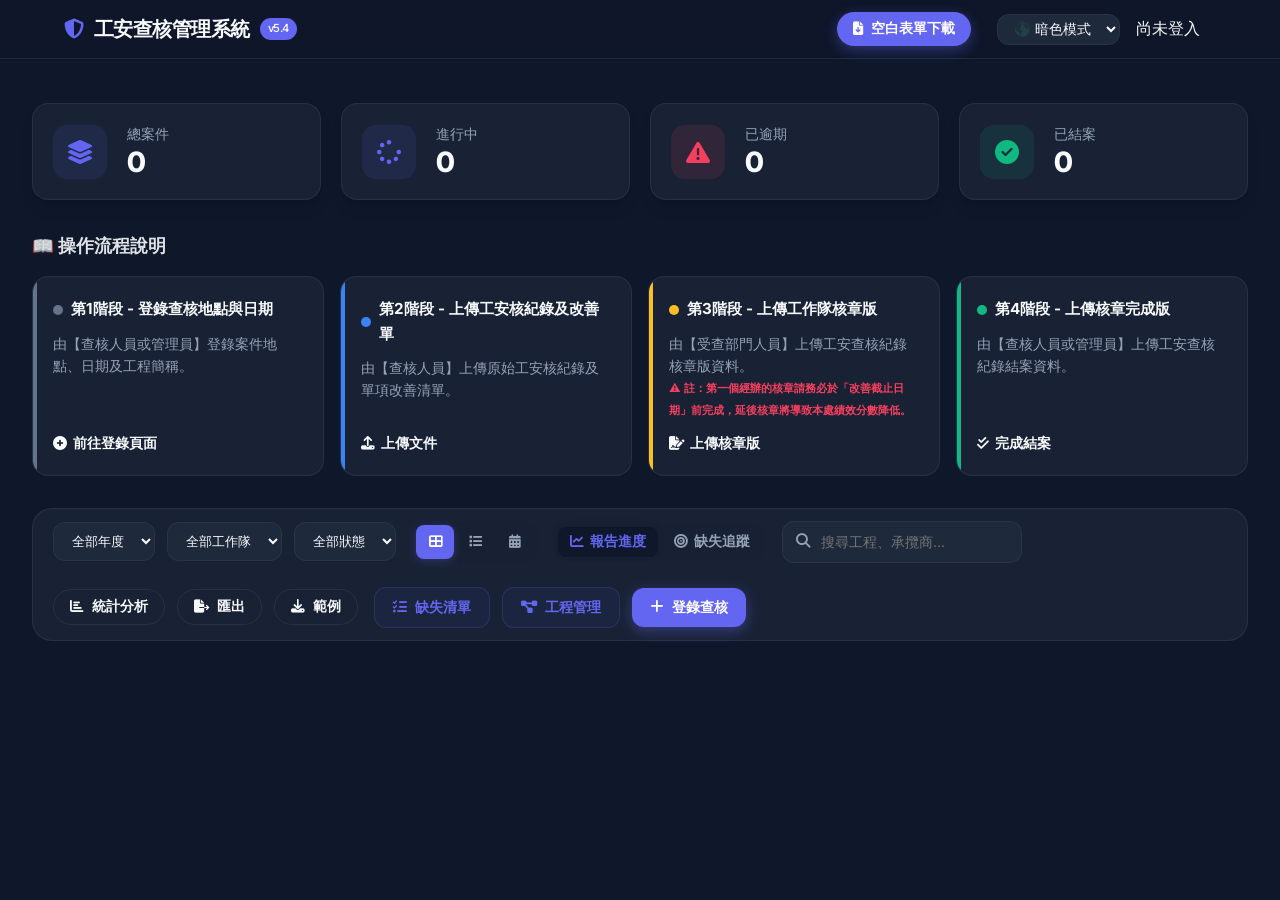
==== index.html @ 334b44e0 "feat: 10th system optimization - dynamic members, dept list, and bug fixes" ====
<!DOCTYPE html>
<html lang="zh-Hant">
<head>
    <meta charset="UTF-8">
    <meta name="viewport" content="width=device-width, initial-scale=1.0">
    <title>工安查核管理系統 v5.4 (GitHub Pages)</title>
    <!-- Google Fonts -->
    <link href="https://fonts.googleapis.com/css2?family=Inter:wght@400;500;600&display=swap" rel="stylesheet">
    <link rel="stylesheet" href="css/style.css">
    <!-- Google Identity Services -->
    <script src="https://accounts.google.com/gsi/client" async defer></script>
    <!-- 引入 FontAwesome 圖標 -->
    <link rel="stylesheet" href="https://cdnjs.cloudflare.com/ajax/libs/font-awesome/6.4.0/css/all.min.css">
</head>
<body>
    <header class="top-nav">
        <div class="logo"><i class="fas fa-shield-alt"></i> 工安查核管理系統 <span>v5.4</span></div>
        <div class="nav-actions">
            <!-- 主題切換 -->
            <button class="btn btn-primary btn-round" style="margin-right: 10px;" onclick="app.openBlankFormsModal()"><i class="fas fa-file-download"></i> 空白表單下載</button>
            <select id="themeSelector" class="theme-selector" onchange="app.setTheme(this.value)">
                <option value="dark">🌑 暗色模式</option>
                <option value="light">☀️ 亮色模式</option>
                <option value="indigo">🔮 靛藍主題</option>
            </select>
            <span id="userNameDisplay">尚未登入</span>
            <div id="googleLoginBtn"></div>
            <button id="btnDeptList" class="btn btn-outline btn-round hidden" style="margin-right:8px;" onclick="app.renderDeptMembersView()"><i class="fas fa-id-badge"></i> 部門人員管理</button>
            <button id="logoutBtn" class="btn btn-outline hidden" onclick="app.logout()">登出</button>
        </div>
    </header>

    <div class="main-container">
        <!-- 1. 儀表板 stats -->
        <section class="dashboard">
            <div class="stat-card" data-filter="all" onclick="app.setQuickFilter('all')">
                <div class="stat-icon"><i class="fas fa-layer-group"></i></div>
                <div class="stat-info">
                    <div class="title">總案件</div>
                    <div class="value" id="stat-total">0</div>
                </div>
            </div>
            <div class="stat-card" data-filter="active" onclick="app.setQuickFilter('active')">
                <div class="stat-icon"><i class="fas fa-spinner"></i></div>
                <div class="stat-info">
                    <div class="title">進行中</div>
                    <div class="value" id="stat-active">0</div>
                </div>
            </div>
            <div class="stat-card warning" data-filter="overdue" onclick="app.setQuickFilter('overdue')">
                <div class="stat-icon"><i class="fas fa-exclamation-triangle"></i></div>
                <div class="stat-info">
                    <div class="title">已逾期</div>
                    <div class="value" id="stat-overdue">0</div>
                </div>
            </div>
            <div class="stat-card success" data-filter="closed" onclick="app.setQuickFilter('closed')">
                <div class="stat-icon"><i class="fas fa-check-circle"></i></div>
                <div class="stat-info">
                    <div class="title">已結案</div>
                    <div class="value" id="stat-closed">0</div>
                </div>
            </div>
        </section>

        <!-- 2. 操作流程說明 (參考圖樣式) -->
        <section class="workflow-section">
            <h3>📖 操作流程說明</h3>
            
            <!-- 檔案路徑參考區塊 (SafetyUploader 及 Admin 顯示) -->
            <div id="pathReferenceSection" style="margin-bottom: 20px; display: none;">
                <h4 style="margin:0 0 10px 0; font-size: 0.95rem; color:var(--primary);"><i class="fas fa-folder-open"></i> 檔案提取路徑</h4>
                <div class="path-box">
                    <span><b>S2 空白表單:</b> <span id="pathS2">\\10.64.200.21\d602\部門資料夾\d60269 工業安全衛生組\開放區\8 工安查核(表)</span></span>
                    <button class="btn btn-outline btn-round" style="padding:4px 10px; font-size:0.75rem;" onclick="app.copyToClipboard('pathS2')"><i class="fas fa-copy"></i> 複製</button>
                </div>
                <div class="path-box">
                    <span><b>S3, S4 結案報告:</b> <span id="pathS3">\\10.64.200.21\d602\部門資料夾\d60269 工業安全衛生組\部門共用區\0.工安組線上公文查詢系統\115年\115年度--工安查核紀錄</span></span>
                    <button class="btn btn-outline btn-round" style="padding:4px 10px; font-size:0.75rem;" onclick="app.copyToClipboard('pathS3')"><i class="fas fa-copy"></i> 複製</button>
                </div>
            </div>

            <div class="workflow-container">
                <div class="flow-item step1">
                    <div class="flow-header"><div class="dot"></div> 第1階段 - 登錄查核地點與日期</div>
                    <div class="flow-content">由【查核人員或管理員】登錄案件地點、日期及工程簡稱。</div>
                    <div class="flow-footer" onclick="app.openNewCaseModal()"><i class="fas fa-plus-circle"></i> 前往登錄頁面</div>
                </div>
                <div class="flow-item step2">
                    <div class="flow-header"><div class="dot"></div> 第2階段 - 上傳工安核紀錄及改善單</div>
                    <div class="flow-content">由【查核人員】上傳原始工安核紀錄及單項改善清單。</div>
                    <div class="flow-footer"><i class="fas fa-upload"></i> 上傳文件</div>
                </div>
                <div class="flow-item step3">
                    <div class="flow-header"><div class="dot"></div> 第3階段 - 上傳工作隊核章版</div>
                    <div class="flow-content">
                        由【受查部門人員】上傳工安查核紀錄核章版資料。<br>
                        <small style="color:var(--warning); font-weight:600;">⚠️ 註：第一個經辦的核章請務必於「改善截止日期」前完成，延後核章將導致本處績效分數降低。</small>
                    </div>
                    <div class="flow-footer"><i class="fas fa-file-signature"></i> 上傳核章版</div>
                </div>
                <div class="flow-item step4">
                    <div class="flow-header"><div class="dot"></div> 第4階段 - 上傳核章完成版</div>
                    <div class="flow-content">由【查核人員或管理員】上傳工安查核紀錄結案資料。</div>
                    <div class="flow-footer"><i class="fas fa-check-double"></i> 完成結案</div>
                </div>
            </div>
        </section>

        <!-- 2.5 經辦人員專用統計區 (隱藏預設，僅角色符合時顯示) -->

        <section id="deptStatsSection" class="hidden" style="margin-bottom: 32px;">
            <div style="display:grid; grid-template-columns: 1fr 1fr; gap:20px;">
                <div class="stat-card" style="flex-direction:column; align-items:flex-start; height:auto; gap:10px;">
                    <div style="font-weight:800; color:var(--primary);"><i class="fas fa-search-location"></i> 工程統計 (查核與缺失次數)</div>
                    <div id="projectStatsTable" style="width:100%; font-size:0.85rem; max-height:300px; overflow-y:auto;"></div>
                </div>
                <div class="stat-card" style="flex-direction:column; align-items:flex-start; height:auto; gap:10px;">
                    <div style="font-weight:800; color:var(--success);"><i class="fas fa-history"></i> 近期結案進度 (查核日 vs 結案日)</div>
                    <div id="caseDatesTable" style="width:100%; font-size:0.85rem; max-height:300px; overflow-y:auto;"></div>
                </div>
            </div>
        </section>

        <!-- 3. 控制區塊：篩選與視圖切換 -->
        <section class="toolbar">
            <div class="toolbar-left">
                <div class="filter-group">
                    <select id="filterYear" onchange="app.renderView(); app.updateStats();">
                        <option value="">全部年度</option>
                    </select>
                    <select id="filterDepartment" onchange="app.renderView(); app.updateStats();">
                        <option value="">全部工作隊</option>
                    </select>
                    <select id="filterStatus" onchange="app.renderView(); app.updateStats();">
                        <option value="">全部狀態</option>
                        <option value="第1階段-已登錄">第1階段</option>
                        <option value="第2階段-改善單已上傳">第2階段</option>
                        <option value="第3階段-工作隊版已處理">第3階段</option>
                        <option value="第4階段-已結案">第4階段</option>
                    </select>
                </div>
                <div class="view-switch-wrapper">
                    <div class="view-switch">
                        <button id="viewGridBtn" class="switch-btn active" onclick="app.toggleViewMode('grid')" title="網格視圖"><i class="fas fa-th-large"></i></button>
                        <button id="viewListBtn" class="switch-btn" onclick="app.toggleViewMode('list')" title="列表視圖"><i class="fas fa-list"></i></button>
                        <button id="viewCalBtn" class="switch-btn" onclick="app.toggleViewMode('calendar')" title="日曆視圖"><i class="fas fa-calendar-alt"></i></button>
                    </div>
                </div>
                <!-- 系統模式切換 -->
                <div class="mode-switch-wrapper">
                    <div class="mode-switch">
                        <button id="modeReportBtn" class="mode-btn active" onclick="app.setSystemMode('progress')"><i class="fas fa-chart-line"></i> 報告進度</button>
                        <button id="modeDefBtn" class="mode-btn" onclick="app.setSystemMode('tracking')"><i class="fas fa-bullseye"></i> 缺失追蹤</button>
                    </div>
                </div>
                <div class="search-wrapper">
                    <i class="fas fa-search"></i>
                    <input type="text" id="keywordSearch" placeholder="搜尋工程、承攬商..." oninput="app.renderView()">
                </div>
            </div>
            <div class="toolbar-right">
                <div class="utility-group">
                    <button class="btn btn-outline btn-round" onclick="app.openReportModal()"><i class="fas fa-chart-bar"></i> 統計分析</button>
                    <button class="btn btn-outline btn-round" onclick="app.exportToCSV()"><i class="fas fa-file-export"></i> 匯出</button>
                    <button class="btn btn-outline btn-round" onclick="app.downloadExample()"><i class="fas fa-download"></i> 範例</button>
                </div>
                <div class="actions">
                    <button id="btnDefList" class="btn btn-glass" onclick="app.toggleView('deficiencies')"><i class="fas fa-tasks"></i> 缺失清單</button>
                    <button id="btnProjMgmt" class="btn btn-glass" onclick="app.toggleView('projects')"><i class="fas fa-project-diagram"></i> 工程管理</button>
                    <button id="btnAdminUsers" class="btn btn-glass hidden" onclick="app.toggleView('users')"><i class="fas fa-users-cog"></i> 權限管理</button>
                    <button id="btnDeptAccounts" class="btn btn-glass hidden" onclick="app.toggleView('deptAccounts')"><i class="fas fa-id-card"></i> 帳號管理</button>
                    <button id="btnInitSystem" class="btn btn-outline hidden" onclick="app.initSystem()" title="系統初始化：自動生成所有分頁與標題列" style="padding: 4px 8px; font-size: 0.75rem; opacity: 0.8;"><i class="fas fa-magic"></i> 初始化系統</button>
                    <button id="btnTestEmail" class="btn btn-glass hidden" onclick="app.triggerTestEmail()" title="發送三封測試信至 TEST_EMAIL"><i class="fas fa-paper-plane"></i> 測試信件</button>
                    <button id="btnRunReminder" class="btn btn-glass hidden" onclick="app.triggerDailyReminder()" title="手動執行今日三階段稽催"><i class="fas fa-bell"></i> 執行稽催</button>
                    <button id="btnSetupTrigger" class="btn btn-glass hidden" onclick="app.triggerSetupTrigger()" title="建立每日上午8:00自動稽催觸發器（僅需一次）"><i class="fas fa-clock"></i> 建立排程</button>
                    <button id="btnBackToCases" class="btn btn-outline hidden" onclick="app.toggleView('cases')"><i class="fas fa-arrow-left"></i> 返回</button>
                    <button id="btnRemind" class="btn btn-warning hidden" onclick="app.triggerManualRemind()"><i class="fas fa-paper-plane"></i> 稽催</button>
                    <button id="btnNewCase" class="btn btn-primary" onclick="app.openNewCaseModal()"><i class="fas fa-plus"></i> 登錄查核</button>
                </div>
            </div>
        </section>

        <!-- Guest 訪客畫面 (未登入時完全替換 mainView) -->
        <div id="guestView" class="hidden">
            <!-- 由 JS renderGuestView() 動態渲染 -->
        </div>

        <!-- 4. 案件視圖內容 (登入後) -->
        <main id="mainView">
            <div id="loading" class="loading hidden" style="text-align:center; padding: 40px;">
                <div class="loading-spinner">載入中...</div>
            </div>

            <!-- 網格視圖 (預設) -->
            <div id="viewCasesGrid" class="grid-view">
                <!-- 由 JS 動態渲染卡片 -->
            </div>

            <!-- 列表視圖 -->
            <div id="viewCasesList" class="card-table-wrapper hidden">
                <table class="case-table">
                    <thead>
                        <tr>
                            <th>工程簡稱</th>
                            <th>承攬商</th>
                            <th>主辦部門</th>
                            <th>查核日期</th>
                            <th>最晚核章</th>
                            <th>檔案進度</th>
                            <th>狀態</th>
                            <th>操作</th>
                        </tr>
                    </thead>
                    <tbody id="caseListBody"></tbody>
                </table>
            </div>

            <!-- 日曆視圖 -->
            <div id="viewCalendar" class="card-table-wrapper hidden" style="padding: 20px; background: var(--bg-card);">
                <!-- 由 JS 動態生成日曆 -->
                <div id="calendarContainer" class="calendar-container"></div>
            </div>

            <!-- 缺失清單視圖 -->
            <div id="viewDeficiencies" class="card-table-wrapper hidden">
                <div style="padding: 16px; border-bottom: 1px solid var(--border); display: flex; justify-content: flex-end; gap: 10px;">
                    <button class="btn btn-primary" onclick="app.openGlobalBatchAddModal()"><i class="fas fa-plus-circle"></i> 批次新增缺失</button>
                </div>
                <table class="case-table">
                    <thead>
                        <tr>
                            <th>工程簡稱</th>
                            <th>缺失內容</th>
                            <th>主辦部門</th>
                            <th>改善期限</th>
                            <th>狀態</th>
                            <th>操作</th>
                        </tr>
                    </thead>
                    <tbody id="defListBody"></tbody>
                </table>
            </div>

            <!-- 工程管理視圖 -->
            <div id="viewProjects" class="card-table-wrapper hidden">
                <div style="padding: 16px; border-bottom: 1px solid var(--border); display: flex; justify-content: flex-end;">
                    <button class="btn btn-primary" onclick="app.openNewProjectModal()">+ 新增工程</button>
                </div>
                <table class="case-table">
                    <thead>
                        <tr>
                            <th>流水號</th>
                            <th>工程簡稱</th>
                            <th>工程名稱</th>
                            <th>承攬商</th>
                            <th>部門</th>
                            <th>操作</th>
                        </tr>
                    </thead>
                    <tbody id="projListBody"></tbody>
                </table>
            </div>

            <!-- 管理者使用者清單視圖 (預設隱藏) -->
            <div id="viewUsers" class="card-table-wrapper hidden">
                <div class="permission-guide" style="padding:15px; margin:15px; background:rgba(99,102,241,0.05); border:1px dashed var(--primary); border-radius:12px; font-size:0.85rem;">
                    <h4 style="margin-top:0; color:var(--primary);"><i class="fas fa-info-circle"></i> 權限說明</h4>
                    <ul style="margin:5px 0 0 20px; padding:0; display:grid; grid-template-columns: repeat(auto-fit, minmax(200px, 1fr)); gap:10px;">
                        <li><strong>Admin</strong>: 全功能存取（含權限、工程管理、稽催）。</li>
                        <li><strong>SafetyUploader</strong>: 登錄案件、各階段檔案上傳、缺失管理。</li>
                        <li><strong>DepartmentUploader</strong>: 僅能查看及下載所屬部門之案件，可下載第2階段原始單據，並可上傳第3階段核章版。</li>
                    </ul>
                </div>
                <table class="case-table">
                    <thead>
                        <tr>
                            <th>姓名</th>
                            <th>電子信箱</th>
                            <th>角色</th>
                            <th>部門</th>
                            <th>狀態</th>
                            <th>操作</th>
                        </tr>
                    </thead>
                    <tbody id="userListBody"></tbody>
                </table>
            </div>

            <!-- 帳號管理視圖 -->
            <div id="viewDeptAccounts" class="card-table-wrapper hidden">
                <div style="padding: 16px; border-bottom: 1px solid var(--border); display: flex; justify-content: space-between; align-items: center;">
                    <span style="font-weight:600; color:var(--primary);"><i class="fas fa-id-card"></i> 主辦部門帳號管理</span>
                    <button class="btn btn-primary" onclick="app.openRegisterDeptAccountModal()"><i class="fas fa-plus-circle"></i> 新增/更新部門帳號</button>
                </div>
                <div style="padding:12px 16px; background:rgba(14,165,233,0.05); border-bottom:1px solid var(--border); font-size:0.85rem; color:var(--text-muted);">
                    <i class="fas fa-info-circle"></i> 此表記錄各主辦部門的承辦人與課長信箱，稽催系統將自動抓取對應收件人。同部門資料更新時自動覆蓋。
                </div>
                <table class="case-table">
                    <thead>
                        <tr>
                            <th>部門名稱</th>
                            <th>承辦人姓名</th>
                            <th>承辦人Email</th>
                            <th>課長姓名</th>
                            <th>課長Email</th>
                            <th>備註</th>
                            <th>建立日期</th>
                            <th>操作</th>
                        </tr>
                    </thead>
                    <tbody id="deptAccountListBody"></tbody>
                </table>
            </div>
        </main>
    </div>

    <!-- 共用模態框 -->
    <div id="modalOverlay" class="modal-overlay hidden" onclick="if(event.target === this) app.closeModal()">
        <div class="modal">
            <div class="modal-header">
               <h3 id="modalTitle">操作</h3>
               <button class="btn" style="background:none; font-size:1.5rem;" onclick="app.closeModal()">&times;</button>
            </div>
            <div class="modal-body" id="modalBody"></div>
            <div id="modalLoading" class="hidden" style="text-align:center; margin-top:20px;">
                <div class="loading-spinner">處理中，請稍候...</div>
            </div>
        </div>
    </div>

    <!-- 全畫面進度遮罩 -->
    <div id="globalProgress" class="global-progress-overlay hidden">
        <div class="progress-container">
            <div id="gpLabel" class="progress-label">處理中...</div>
            <div class="progress-bar-bg">
                <div id="gpBar" class="progress-bar-fill"></div>
            </div>
            <div id="gpText" class="progress-text">0%</div>
        </div>
    </div>

    <!-- Toast 通知容器 -->
    <div id="toastContainer" style="position:fixed; top:20px; right:20px; z-index:9999; display:flex; flex-direction:column; gap:10px;"></div>

    <!-- 圖片預覽 Lightbox -->
    <div id="lightbox" class="modal-overlay hidden" onclick="this.classList.add('hidden')">
        <img id="lightboxImg" style="max-width:90%; max-height:90%; border-radius:12px; box-shadow:0 10px 40px rgba(0,0,0,0.5);">
    </div>

    <script src="js/config.js"></script>
    <script src="js/api.js"></script>
    <script src="js/app.js"></script>
</body>
</html>
---- css/style.css ----
/* 現代化 UI 變數系統 - 支援多主題 */
:root {
    /* Default Dark Theme */
    --primary: #6366f1;
    --primary-hover: #4f46e5;
    --success: #10b981;
    --warning: #f43f5e;
    --info: #3b82f6;
    --bg-main: #0f172a;
    --bg-card: rgba(30, 41, 59, 0.7);
    --bg-header: rgba(15, 23, 42, 0.8);
    --bg-input: #1e293b;
    --text-main: #f8fafc;
    --text-muted: #94a3b8;
    --border: rgba(51, 65, 85, 0.5);
    --glass-blur: blur(12px);
    --shadow: 0 4px 6px -1px rgba(0, 0, 0, 0.1), 0 10px 15px -3px rgba(0, 0, 0, 0.1);
    --transition: all 0.3s cubic-bezier(0.4, 0, 0.2, 1);
}

[data-theme="light"] {
    --bg-main: #f8fafc;
    --bg-card: rgba(255, 255, 255, 0.9);
    --bg-header: rgba(255, 255, 255, 0.95);
    --bg-input: #ffffff;
    --text-main: #1e293b;
    --text-muted: #64748b;
    --border: rgba(226, 232, 240, 0.8);
    --shadow: 0 4px 20px -2px rgba(0, 0, 0, 0.05);
}

[data-theme="indigo"] {
    --primary: #818cf8;
    --bg-main: #1e1b4b;
    --bg-card: rgba(49, 46, 129, 0.7);
    --bg-header: rgba(30, 27, 75, 0.9);
    --bg-input: #312e81;
    --text-main: #e0e7ff;
    --text-muted: #a5b4fc;
    --border: rgba(67, 56, 202, 0.5);
}

* { box-sizing: border-box; }
.hidden { display: none !important; }

body {
    margin: 0;
    font-family: 'Inter', system-ui, -apple-system, sans-serif;
    background-color: var(--bg-main);
    color: var(--text-main);
    line-height: 1.6;
    transition: var(--transition);
    min-height: 100vh;
    padding-bottom: 50px;
}

/* 磨砂玻璃導覽列 */
.top-nav {
    position: sticky; top: 0; z-index: 100;
    display: flex; justify-content: space-between; align-items: center;
    padding: 0.75rem 5%;
    background: var(--bg-header);
    backdrop-filter: var(--glass-blur);
    border-bottom: 1px solid var(--border);
    margin-bottom: 24px;
}

.logo { font-size: 1.25rem; font-weight: 700; letter-spacing: -0.025em; display: flex; align-items: center; gap: 10px; }
.logo i { color: var(--primary); }
.logo span { font-size: 0.7rem; background: var(--primary); color: white; padding: 2px 8px; border-radius: 999px; font-weight: 500; }

.nav-actions { display: flex; align-items: center; gap: 16px; }

.theme-selector {
    background: var(--bg-input);
    border: 1px solid var(--border);
    color: var(--text-main);
    padding: 6px 12px;
    border-radius: 12px;
    font-size: 0.85rem;
    cursor: pointer;
}

.main-container { max-width: 1400px; margin: 0 auto; padding: 20px 32px; }

/* 儀表板區域 */
.dashboard {
    display: grid;
    grid-template-columns: repeat(auto-fit, minmax(220px, 1fr));
    gap: 20px;
    margin-bottom: 32px;
}

.stat-card {
    background: var(--bg-card);
    backdrop-filter: var(--glass-blur);
    padding: 20px;
    border-radius: 16px;
    border: 1px solid var(--border);
    box-shadow: var(--shadow);
    transition: var(--transition);
    cursor: pointer;
    display: flex;
    align-items: center;
    gap: 20px;
}

.stat-card:hover { transform: translateY(-4px); border-color: var(--primary); }

.stat-icon {
    width: 54px; height: 54px;
    border-radius: 14px;
    display: flex; align-items: center; justify-content: center;
    font-size: 1.5rem;
    background: rgba(99, 102, 241, 0.1);
    color: var(--primary);
}

.stat-card.warning .stat-icon { background: rgba(244, 63, 94, 0.1); color: var(--warning); }
.stat-card.success .stat-icon { background: rgba(16, 185, 129, 0.1); color: var(--success); }

.stat-info .title { font-size: 0.85rem; color: var(--text-muted); font-weight: 500; }
.stat-info .value { font-size: 1.75rem; font-weight: 800; color: var(--text-main); line-height: 1.2; }

/* 橫向操作流程說明 */
.workflow-section { margin-bottom: 32px; }
.workflow-section h3 { margin-bottom: 16px; font-size: 1.1rem; color: var(--text-main); opacity: 0.9; }
.workflow-container {
    display: grid;
    grid-template-columns: repeat(auto-fit, minmax(280px, 1fr));
    gap: 16px;
}

.flow-item {
    background: var(--bg-card);
    border: 1px solid var(--border);
    padding: 20px;
    border-radius: 16px;
    display: flex;
    flex-direction: column;
    gap: 12px;
    position: relative;
    overflow: hidden;
}

.flow-item::before {
    content: ''; position: absolute; top: 0; left: 0; width: 4px; height: 100%;
}

.flow-item.step1::before { background: #64748b; }
.flow-item.step2::before { background: var(--info); }
.flow-item.step3::before { background: #fbbf24; }
.flow-item.step4::before { background: var(--success); }

.flow-header { display: flex; align-items: center; gap: 8px; font-weight: 700; font-size: 0.95rem; }
.flow-header .dot { width: 10px; height: 10px; border-radius: 50%; }
.step1 .dot { background: #64748b; }
.step2 .dot { background: var(--info); }
.step3 .dot { background: #fbbf24; }
.step4 .dot { background: var(--success); }

.flow-content { font-size: 0.85rem; color: var(--text-muted); }
.flow-footer { margin-top: auto; display: flex; align-items: center; gap: 6px; font-size: 0.85rem; font-weight: 600; cursor: pointer; transition: color 0.2s; }
.flow-footer:hover { color: var(--primary); }

/* 工具列區域 */
.toolbar {
    display: flex;
    justify-content: space-between;
    align-items: center;
    gap: 24px;
    margin-bottom: 24px;
    background: var(--bg-card);
    padding: 12px 20px;
    border-radius: 20px;
    border: 1px solid var(--border);
    flex-wrap: wrap; /* 支援多行 */
}

.toolbar-left, .toolbar-right {
    display: flex;
    align-items: center;
    gap: 16px;
    flex-wrap: wrap;
}

.filter-group, .utility-group, .actions {
    display: flex;
    align-items: center;
    gap: 12px;
}

.search-wrapper {
    position: relative;
    display: flex;
    align-items: center;
}

.search-wrapper i {
    position: absolute;
    left: 14px;
    color: var(--text-muted);
    font-size: 0.9rem;
    pointer-events: none;
}

.search-wrapper input {
    padding-left: 38px;
    height: 42px;
    font-size: 0.9rem;
    width: 240px;
    border: 1px solid var(--border);
    transition: var(--transition);
}

.search-wrapper input:focus {
    width: 300px;
    border-color: var(--primary);
    box-shadow: 0 0 0 4px rgba(99, 102, 241, 0.1);
}

.view-switch-wrapper {
    padding: 4px;
    background: rgba(0,0,0,0.03);
    border-radius: 12px;
}

.view-switch {
    display: flex;
    gap: 2px;
}

.switch-btn {
    width: 38px;
    height: 34px;
    border: none;
    background: transparent;
    color: var(--text-muted);
    border-radius: 8px;
    cursor: pointer;
    transition: var(--transition);
    display: flex;
    align-items: center;
    justify-content: center;
}

.switch-btn.active {
    background: var(--primary);
    color: white;
    box-shadow: 0 2px 8px rgba(99, 102, 241, 0.3);
}

.switch-btn:hover:not(.active) {
    background: rgba(0,0,0,0.05);
    color: var(--text-main);
}

/* 按鈕進階樣式 */
.btn-round {
    border-radius: 20px !important;
    padding: 8px 16px !important;
    font-size: 0.85rem !important;
}

.btn-glass {
    background: rgba(var(--primary-rgb, 99, 102, 241), 0.05) !important;
    color: var(--primary) !important;
    border: 1px solid rgba(var(--primary-rgb, 99, 102, 241), 0.2) !important;
}

.btn-glass:hover {
    background: rgba(var(--primary-rgb, 99, 102, 241), 0.1) !important;
    transform: translateY(-2px);
}

/* 網格視圖樣式 */
.grid-view {
    display: grid;
    grid-template-columns: repeat(auto-fill, minmax(360px, 1fr));
    gap: 32px;
}

.case-card {
    background: var(--bg-card);
    border: 1px solid var(--border);
    border-radius: 20px;
    padding: 24px;
    box-shadow: var(--shadow);
    transition: var(--transition);
    position: relative;
    display: flex;
    flex-direction: column;
}

.case-card-large {
    grid-column: 1 / -1;
    border: 2px solid var(--warning);
    background: linear-gradient(135deg, var(--bg-card) 0%, rgba(245, 158, 11, 0.05) 100%);
    cursor: pointer;
}

.countdown-hero {
    display: flex;
    flex-direction: column;
    gap: 4px;
    font-size: 1.1rem;
    font-weight: 800;
    color: var(--warning);
    background: rgba(245, 158, 11, 0.1);
    border: 1px solid rgba(245, 158, 11, 0.3);
    padding: 12px 18px;
    border-radius: 14px;
    margin-bottom: 16px;
}

.countdown-hero .label {
    font-size: 0.78rem;
    font-weight: 600;
    color: var(--text-muted);
    letter-spacing: 0.05em;
}

.countdown-hero .countdown-days {
    font-size: 2.2rem;
    font-weight: 900;
    color: var(--warning);
    line-height: 1;
}

.countdown-hero.countdown-urgent {
    background: rgba(249, 115, 22, 0.12);
    border-color: rgba(249, 115, 22, 0.4);
    animation: pulse-orange 2s ease-in-out infinite;
}
.countdown-hero.countdown-urgent .countdown-days { color: #f97316; }

.countdown-hero.countdown-critical {
    background: rgba(239, 68, 68, 0.12);
    border-color: rgba(239, 68, 68, 0.5);
    animation: pulse-red 1s ease-in-out infinite;
}
.countdown-hero.countdown-critical .countdown-days { color: var(--danger); }

@keyframes pulse-orange {
    0%, 100% { box-shadow: 0 0 0 0 rgba(249, 115, 22, 0.3); }
    50% { box-shadow: 0 0 0 8px rgba(249, 115, 22, 0); }
}
@keyframes pulse-red {
    0%, 100% { box-shadow: 0 0 0 0 rgba(239, 68, 68, 0.4); }
    50% { box-shadow: 0 0 0 10px rgba(239, 68, 68, 0); }
}

.case-card:hover { transform: translateY(-6px); border-color: var(--primary); }

.card-header { display: flex; justify-content: space-between; align-items: flex-start; margin-bottom: 16px; }
.card-header h4 { margin: 0; font-size: 1.1rem; color: var(--text-main); font-weight: 700; max-width: 65%; }

.card-body { flex: 1; display: flex; flex-direction: column; gap: 10px; }
.info-row { display: flex; align-items: center; gap: 10px; font-size: 0.85rem; color: var(--text-muted); }
.info-row i { width: 16px; text-align: center; font-size: 0.9rem; }

[data-theme="light"] .info-row i { color: #64748b; }

.attachment-list {
    margin-top: 16px; padding-top: 16px;
    border-top: 1px solid var(--border);
    display: flex; flex-direction: column; gap: 8px;
}

.attach-item {
    display: flex; align-items: center; justify-content: space-between;
    padding: 10px 14px; border-radius: 10px;
    background: rgba(0,0,0,0.05); font-size: 0.85rem;
    color: var(--text-main); font-weight: 500;
}
[data-theme="light"] .attach-item { background: #f1f5f9; }

.attach-item.done { border-left: 3px solid var(--success); }
.attach-status { font-size: 1rem; }
.attach-status i.success { color: var(--success); }
.attach-status i.empty { color: var(--text-muted); opacity: 0.3; }

.card-footer { margin-top: 20px; display: flex; gap: 10px; }
.card-footer .btn { flex: 1; justify-content: center; }

/* 狀態標籤 */
.badge {
    padding: 4px 12px; border-radius: 10px; font-size: 0.7rem; font-weight: 700;
    text-transform: uppercase;
}
.badge-status { background: #334155; color: white; }
.badge.success { background: var(--success); color: white; }
.badge.warning { background: var(--warning); color: white; }

/* 部門/工作隊色彩 */
/* 部門/工作隊色彩 (保留給無特定狀態時的 fallback 效果) */
.case-card[data-dept*="工安"] { border-top: 4px solid var(--primary); }
.case-card[data-dept*="工務"] { border-top: 4px solid var(--info); }
.case-card[data-dept*="變電"] { border-top: 4px solid #fbbf24; }
.case-card[data-dept*="電纜"] { border-top: 4px solid #8b5cf6; }

/* 案件階段色彩 (更明顯的辨識度) */
.case-card.stage-s1 { 
    border-left: 6px solid #64748b;
    background: linear-gradient(135deg, var(--bg-card) 0%, rgba(100, 116, 139, 0.07) 100%);
}
.case-card.stage-s2 { 
    border-left: 6px solid #f97316;
    background: linear-gradient(135deg, var(--bg-card) 0%, rgba(249, 115, 22, 0.08) 100%);
    box-shadow: 0 2px 12px rgba(249, 115, 22, 0.15);
}
.case-card.stage-s3 { 
    border-left: 6px solid #3b82f6;
    background: linear-gradient(135deg, var(--bg-card) 0%, rgba(59, 130, 246, 0.08) 100%);
    box-shadow: 0 2px 12px rgba(59, 130, 246, 0.15);
}
.case-card.stage-s4 { 
    border-left: 6px solid #22c55e;
    background: linear-gradient(135deg, var(--bg-card) 0%, rgba(34, 197, 94, 0.06) 100%);
    opacity: 0.85;
}

/* 管理模態框排版優化 */
.manage-grid {
    display: grid;
    grid-template-columns: 1fr;
    gap: 16px;
    margin-top: 16px;
}

@media (min-width: 640px) {
    .manage-grid {
        grid-template-columns: repeat(2, 1fr);
    }
    .manage-grid .upload-section:last-child:nth-child(odd) {
        grid-column: span 2;
    }
}

.upload-section {
    background: var(--bg-card);
    padding: 20px;
    border-radius: 16px;
    border: 1px solid var(--border);
    display: flex;
    flex-direction: column;
    gap: 12px;
    transition: var(--transition);
}

.upload-section:hover {
    border-color: var(--primary);
    box-shadow: var(--shadow);
}

.upload-header {
    display: flex;
    align-items: center;
    gap: 10px;
    font-weight: 800;
    font-size: 0.95rem;
}

.upload-note {
    font-size: 0.75rem;
    color: var(--text-muted);
    line-height: 1.4;
}

.upload-actions {
    margin-top: auto;
}

/* 檔案狀態圖示 */
.file-status-icons {
    display: flex;
    gap: 12px;
    align-items: center;
}
.file-icon {
    display: flex;
    flex-direction: column;
    align-items: center;
    gap: 4px;
    font-size: 0.7rem;
    font-weight: 700;
    text-decoration: none;
    transition: var(--transition);
}
.file-icon i {
    font-size: 1.1rem;
}
.file-icon.uploaded.s2 { color: var(--danger); }
.file-icon.uploaded.s3 { color: var(--info); }
.file-icon.uploaded.s4 { color: var(--success); }
.file-icon.missing {
    color: var(--text-muted);
    opacity: 0.3;
}
.file-icon:hover.uploaded {
    transform: translateY(-2px);
    filter: brightness(1.2);
}

/* 基礎輸入與按鈕樣式 */
input, select, textarea {
    border-radius: 12px;
    border: 1px solid var(--border);
    padding: 10px 14px;
    background: var(--bg-input);
    color: var(--text-main);
    transition: var(--transition);
}

input:focus, select:focus, textarea:focus {
    outline: none;
    border-color: var(--primary);
    box-shadow: 0 0 0 2px rgba(99, 102, 241, 0.1);
}

/* 檔案上傳輸入框優化 */
input[type="file"] {
    background: rgba(0,0,0,0.05);
    border: 1px dashed var(--border);
    cursor: pointer;
    width: 100%;
}
[data-theme="light"] input[type="file"] { background: #f1f5f9; }
input[type="file"]::-webkit-file-upload-button {
    background: var(--bg-input);
    border: 1px solid var(--border);
    border-radius: 8px;
    padding: 6px 12px;
    color: var(--text-main);
    cursor: pointer;
    margin-right: 10px;
}
input[type="file"]:hover { border-color: var(--primary); }

/* 表格優化 */
.card-table-wrapper {
    background: var(--bg-card);
    border-radius: 16px;
    border: 1px solid var(--border);
    overflow-x: auto;
    box-shadow: var(--shadow);
    -webkit-overflow-scrolling: touch;
}

.case-table { width: 100%; border-collapse: collapse; }
.case-table th { background: rgba(0,0,0,0.05); text-align: left; padding: 10px 12px; font-size: 0.75rem; color: var(--text-muted); text-transform: uppercase; white-space: nowrap; }
.case-table td { padding: 8px 10px; border-top: 1px solid var(--border); font-size: 0.8rem; line-height: 1.3; }
.case-table tr:hover { background: rgba(0,0,0,0.02); }

.badge-status-s1 { background: var(--info); color: white; }
.badge-status-s3 { background: #8b5cf6; color: white; }

/* 模態框與載入中 */
.modal-overlay {
    position: fixed; inset: 0; background: rgba(0,0,0,0.7); backdrop-filter: blur(8px);
    display: flex; justify-content: center; align-items: center; z-index: 1000;
}
.modal {
    background: var(--bg-main); border: 1px solid var(--border); width: 95%; max-width: 550px;
    border-radius: 24px; padding: 32px; box-shadow: 0 25px 50px -12px rgba(0,0,0,0.5);
    max-height: 92vh;
    display: flex;
    flex-direction: column;
}
.modal-body {
    overflow-y: auto;
    flex: 1;
    padding-right: 5px; /* 給予滾動條一點空間 */
}
.modal-header { display: flex; justify-content: space-between; align-items: center; margin-bottom: 24px; }
.modal-header h3 { margin: 0; font-size: 1.35rem; font-weight: 800; }

.btn { 
    cursor: pointer; 
    font-weight: 700; 
    display: inline-flex; 
    align-items: center; 
    gap: 8px; 
    transition: var(--transition); 
    border: none; 
    font-size: 0.9rem; 
    border-radius: 12px;
    padding: 10px 18px;
}
.btn-primary { background: var(--primary); color: white; box-shadow: 0 4px 14px 0 rgba(99, 102, 241, 0.39); }
.btn-primary:hover { transform: translateY(-2px); box-shadow: 0 6px 20px rgba(99, 102, 241, 0.45); }
.btn-outline { background: transparent; border: 1px solid var(--border); color: var(--text-main); }
.btn-outline:hover { background: var(--bg-input); border-color: var(--primary); }
.btn:disabled { opacity: 0.5; cursor: not-allowed; transform: none !important; box-shadow: none !important; }

/* Toast Notification */
.toast {
    padding: 12px 24px;
    border-radius: 12px;
    background: var(--bg-card);
    backdrop-filter: var(--glass-blur);
    border: 1px solid var(--border);
    color: var(--text-main);
    box-shadow: var(--shadow);
    font-weight: 600;
    font-size: 0.9rem;
    animation: toast-in 0.3s ease-out forwards;
    display: flex;
    align-items: center;
    gap: 10px;
}
.toast-success { border-left: 4px solid var(--success); }
.toast-error { border-left: 4px solid var(--warning); }

.permission-guide ul li {
    list-style: none;
    position: relative;
}
.permission-guide ul li::before {
    content: "•";
    color: var(--primary);
    font-weight: bold;
    display: inline-block; 
    width: 1em;
    margin-left: -1em;
}

@keyframes toast-in {
    from { opacity: 0; transform: translateX(50px); }
    to { opacity: 1; transform: translateX(0); }
}
.toast-out {
    animation: toast-out 0.3s ease-in forwards;
}
@keyframes toast-out {
    from { opacity: 1; transform: translateX(0); }
    to { opacity: 0; transform: translateX(50px); }
}

.hidden { display: none !important; }

/* 日曆容器 */
.calendar-container {
    display: flex; flex-direction: column; gap: 10px;
}
.cal-nav { display: flex; justify-content: space-between; align-items: center; margin-bottom: 20px; }
.cal-grid {
    display: grid; grid-template-columns: repeat(7, 1fr); gap: 1px;
    background: var(--border); border: 1px solid var(--border); border-radius: 12px; overflow: hidden;
}
.cal-header {
    background: var(--bg-input); padding: 12px; text-align: center;
    font-size: 0.8rem; font-weight: 700; color: var(--text-muted);
}
.cal-day {
    background: var(--bg-card); min-height: 120px; padding: 10px;
    transition: var(--transition); display: flex; flex-direction: column; gap: 4px;
}
.cal-day.today { background: rgba(99, 102, 241, 0.05); }
.cal-day.other-month { opacity: 0.3; }
.cal-date { font-size: 0.85rem; font-weight: 700; margin-bottom: 8px; }

.cal-event {
    font-size: 0.75rem; padding: 4px 8px; border-radius: 6px;
    background: var(--primary); color: white; cursor: pointer;
    white-space: nowrap; overflow: hidden; text-overflow: ellipsis;
}
.cal-event.warning { background: var(--warning); }
.cal-event.success { background: var(--success); }

@media (max-width: 768px) {
    .cal-day { min-height: 80px; padding: 5px; }
    .cal-event { font-size: 0.65rem; padding: 2px 4px; }
}

/* 響應式微調 */
@media (max-width: 768px) {
    .top-nav { padding: 0.75rem 1rem; }
    .logo { font-size: 1.1rem; }
    .logo span { display: none; }
    
    .controls { flex-direction: column; align-items: stretch; gap: 12px; }
    .filter-group { flex-direction: column; }
    .actions { display: grid; grid-template-columns: 1fr 1fr; gap: 8px; }
    .actions .btn { font-size: 0.8rem; padding: 8px 12px; justify-content: center; }

    #keywordSearch { width: 100% !important; }

    .workflow-container { grid-template-columns: 1fr; }
    
    .grid-view { grid-template-columns: 1fr; }
    
    .modal { padding: 20px; width: 98%; }
    .modal-header h3 { font-size: 1.1rem; }
}

@media (max-width: 480px) {
    .dashboard { grid-template-columns: 1fr; }
    .stat-card { padding: 15px; }
    .stat-info .value { font-size: 1.4rem; }
    
    .top-nav { flex-wrap: wrap; gap: 10px; }
    #userNameDisplay { font-size: 0.8rem; order: 3; width: 100%; text-align: center; }
    
    .btn { width: 100%; justify-content: center; }
    .card-footer { flex-direction: column; }
    
    .case-table th, .case-table td { padding: 10px 8px; font-size: 0.8rem; }
}

/* 確保表格內容不會被截斷並支援橫向滑動 */
.case-table {
    min-width: 600px;
}
[viewProjects] .case-table, 
[viewUsers] .case-table,
[viewDeficiencies] .case-table {
    min-width: 700px;
}
/* 案件管理分頁樣式 */
.tabs-header {
    display: flex;
    gap: 10px;
    margin: -10px -10px 20px -10px;
    padding: 0 10px 10px 10px;
    border-bottom: 1px solid var(--border);
}

.tab-btn {
    padding: 10px 20px;
    border-radius: 12px 12px 0 0;
    border: none;
    background: transparent;
    color: var(--text-muted);
    font-weight: 700;
    cursor: pointer;
    transition: var(--transition);
    border-bottom: 3px solid transparent;
}

.tab-btn:hover {
    color: var(--text-main);
    background: rgba(255, 255, 255, 0.05);
}

.tab-btn.active {
    color: var(--primary);
    border-bottom-color: var(--primary);
    background: rgba(99, 102, 241, 0.05);
}

.tab-content {
    display: none;
}

.tab-content.active {
    display: block;
}

/* 報告模態框優化 */
.report-field-group {
    display: grid;
    grid-template-columns: 1fr 1fr;
    gap: 15px;
    margin-bottom: 15px;
}

@media (max-width: 480px) {
    .report-field-group {
        grid-template-columns: 1fr;
    }
}
/* 系統模式切換器 */
.mode-switch-wrapper {
    background: rgba(0,0,0,0.03);
    padding: 4px;
    border-radius: 12px;
}
.mode-switch {
    display: flex;
    gap: 4px;
}
.mode-btn {
    padding: 6px 12px;
    border: none;
    background: transparent;
    color: var(--text-muted);
    border-radius: 8px;
    cursor: pointer;
    font-size: 0.85rem;
    font-weight: 600;
    transition: var(--transition);
    display: flex;
    align-items: center;
    gap: 6px;
}
.mode-btn.active {
    background: var(--bg-main);
    color: var(--primary);
    box-shadow: 0 -2px 10px rgba(0,0,0,0.05);
}
.mode-btn:hover:not(.active) {
    color: var(--text-main);
}

/* S1-S4 階段進度條 */
.progress-container {
    margin-top: 15px;
    margin-bottom: 5px;
}
.progress-label {
    display: flex;
    justify-content: space-between;
    font-size: 0.7rem;
    color: var(--text-muted);
    margin-bottom: 4px;
    font-weight: 600;
}
.progress-track {
    height: 8px;
    background: rgba(0,0,0,0.1);
    border-radius: 4px;
    display: flex;
    overflow: hidden;
    gap: 2px;
}
.progress-step {
    flex: 1;
    background: transparent;
    transition: var(--transition);
}
.progress-step.active {
    background: var(--primary);
}
.progress-step.step-s1.active { background: #64748b; }
.progress-step.step-s2.active { background: var(--info); }
.progress-step.step-s3.active { background: #fbbf24; }
.progress-step.step-s4.active { background: var(--success); }

/* 報告互動性 */
.report-clickable {
    cursor: pointer;
    transition: var(--transition);
}
.report-clickable:hover {
    color: var(--primary);
    text-decoration: underline;
    background: rgba(99, 102, 241, 0.05);
}

/* 缺失編輯小標籤 */
.def-dept-tag {
    font-size: 0.7rem;
    padding: 2px 6px;
    background: rgba(0,0,0,0.05);
    border-radius: 4px;
    color: var(--text-muted);
    margin-left: 8px;
}
[data-theme="light"] .def-dept-tag { background: #f1f5f9; }

/* 案件卡片視覺化：已有上傳檔案的提示 */
.case-card.has-files {
    background: linear-gradient(135deg, var(--bg-card) 0%, rgba(99, 102, 241, 0.03) 100%);
    border-left: 5px solid var(--primary);
    box-shadow: 0 4px 15px rgba(99, 102, 241, 0.1);
}
[data-theme="indigo"] .case-card.has-files { background: linear-gradient(135deg, var(--bg-card) 0%, rgba(129, 140, 248, 0.05) 100%); }

/* 模窗內排版優化 */
.modal-instruction {
    background: rgba(99, 102, 241, 0.05);
    padding: 12px 16px;
    border-radius: 8px;
    border-left: 4px solid var(--primary);
    margin-bottom: 20px;
    font-size: 0.85rem;
    line-height: 1.6;
}
.modal-instruction b { color: var(--primary); }

/* 空白表單分區與網格 */
.forms-grid {
    display: grid;
    grid-template-columns: repeat(auto-fill, minmax(280px, 1fr));
    gap: 12px;
    margin-top: 10px;
}
.form-card {
    display: flex;
    justify-content: space-between;
    align-items: center;
    padding: 14px 18px;
    background: var(--bg-card);
    border: 1px solid rgba(0,0,0,0.05);
    border-radius: 10px;
    text-decoration: none;
    transition: var(--transition);
}
.form-card:hover {
    transform: translateY(-2px);
    border-color: var(--primary);
    box-shadow: 0 4px 12px rgba(99, 102, 241, 0.1);
}
.form-card span {
    font-size: 0.88rem;
    color: var(--text-main);
    font-weight: 500;
}
.form-card i {
    color: var(--primary);
    background: rgba(99, 102, 241, 0.08);
    width: 32px;
    height: 32px;
    display: flex;
    align-items: center;
    justify-content: center;
    border-radius: 50%;
    font-size: 0.85rem;
}

/* 響應式：手機版調整 */
@media (max-width: 600px) {
    .forms-grid {
        grid-template-columns: 1fr;
    }
    .form-card {
        padding: 16px;
    }
    .form-card span {
        font-size: 0.95rem;
    }
}

/* 全畫面進度遮罩 */
.global-progress-overlay {
    position: fixed;
    top: 0; left: 0; width: 100%; height: 100%;
    background: rgba(255,255,255,0.7);
    backdrop-filter: blur(8px);
    z-index: 10000;
    display: flex;
    flex-direction: column;
    justify-content: center;
    align-items: center;
    transition: all 0.3s ease;
}

[data-theme="dark"] .global-progress-overlay {
    background: rgba(15,23,42,0.7);
}

.progress-container {
    width: 280px;
    background: var(--bg-card);
    padding: 25px;
    border-radius: 20px;
    box-shadow: 0 20px 50px rgba(0,0,0,0.1);
    text-align: center;
}

.progress-bar-bg {
    width: 100%;
    height: 12px;
    background: var(--border);
    border-radius: 10px;
    position: relative;
    overflow: hidden;
    margin-bottom: 15px;
}

.progress-bar-fill {
    position: absolute;
    top: 0; left: 0; height: 100%; width: 0%;
    background: linear-gradient(90deg, var(--primary), var(--secondary));
    transition: width 0.4s ease;
}

.progress-text {
    font-size: 1.2rem;
    font-weight: 800;
    color: var(--primary);
}

.progress-label {
    font-size: 0.9rem;
    font-weight: 500;
    color: var(--text-muted);
    margin-bottom: 5px;
}

/* 歸檔路徑樣式 */
.archiving-path-card {
    background: var(--bg-input);
    padding: 12px 15px;
    border-radius: 12px;
    border: 1px solid var(--border);
    margin-bottom: 10px;
    display: flex;
    justify-content: space-between;
    align-items: center;
    gap: 10px;
}

.archiving-path-card span {
    font-size: 0.75rem;
    color: var(--text-main);
    word-break: break-all;
    font-family: monospace;
}

.copy-btn {
    cursor: pointer;
    color: var(--primary);
    padding: 8px;
    border-radius: 8px;
    transition: all 0.2s;
}

.copy-btn:hover {
    background: rgba(99,102,241,0.1);
    transform: scale(1.1);
}

/* Lite 模式 (DepartmentUploader) */
.lite-flow-container {
    display: flex;
    flex-direction: column;
    gap: 15px;
}

.lite-step-card {
    background: var(--bg-card);
    padding: 20px;
    border-radius: 16px;
    border: 2px solid var(--border);
    transition: all 0.3s;
    position: relative;
}

.lite-step-card.active {
    border-color: var(--primary);
    box-shadow: 0 10px 30px rgba(99,102,241,0.1);
}

.lite-step-card .step-badge {
    position: absolute;
    top: -10px;
    left: 20px;
    background: var(--primary);
    color: white;
    padding: 2px 10px;
    border-radius: 20px;
    font-size: 0.7rem;
    font-weight: bold;
}

.lite-step-card h4 {
    margin: 5px 0 10px 0;
    color: var(--primary);
    display: flex;
    align-items: center;
    gap: 8px;
}

/* 隱藏元素 */
.hidden { display: none !important; }

/* 案件管理：已有檔案的區塊高亮 */
.upload-section.has-file {
    background: rgba(99, 102, 241, 0.05);
    border-color: rgba(99, 102, 241, 0.2) !important;
}
[data-theme="dark"] .upload-section.has-file {
    background: rgba(99, 102, 241, 0.1);
}

/* 歸檔路徑卡片 */
.archiving-path-card {
    display: flex;
    align-items: center;
    justify-content: space-between;
    padding: 10px 14px;
    background: rgba(0,0,0,0.03);
    border: 1px dashed var(--border);
    border-radius: 10px;
    margin-bottom: 8px;
    font-size: 0.75rem;
    transition: var(--transition);
}
.archiving-path-card:hover {
    border-color: var(--primary);
    background: rgba(99, 102, 241, 0.02);
}
.archiving-path-card span {
    flex: 1;
    word-break: break-all;
    font-family: monospace;
}
.copy-btn {
    margin-left: 10px;
    cursor: pointer;
    color: var(--primary);
    padding: 8px;
    border-radius: 6px;
    transition: var(--transition);
}
.copy-btn:hover {
    background: rgba(99, 102, 241, 0.1);
    transform: scale(1.1);
}

/* 任務導向流 (Lite Mode) */
.lite-flow-container {
    display: grid;
    grid-template-columns: 1fr;
    gap: 20px;
}
@media (min-width: 900px) {
    .lite-flow-container {
        grid-template-columns: 1fr 1fr;
    }
    .lite-flow-container > .lite-date-hero, 
    .lite-flow-container > .deadline-hero,
    .lite-flow-container > div:has(.archiving-path-card),
    .lite-flow-container > button {
        grid-column: 1 / -1;
    }
}

/* 大畫面日期英雄區 */
.lite-date-hero {
    background: linear-gradient(135deg, var(--primary) 0%, #4f46e5 100%);
    color: white;
    padding: 24px;
    border-radius: 20px;
    text-align: center;
    box-shadow: 0 10px 25px -5px rgba(99, 102, 241, 0.4);
    margin-bottom: 10px;
}
.lite-date-hero .label {
    font-size: 0.8rem;
    opacity: 0.9;
    font-weight: 500;
    text-transform: uppercase;
    letter-spacing: 1px;
    margin-bottom: 4px;
}
.lite-date-hero .value {
    font-size: 2.2rem;
    font-weight: 900;
    letter-spacing: -1px;
}

.lite-step-card {
    background: var(--bg-card);
    border: 1px solid var(--border);
    border-radius: 20px;
    padding: 28px;
    position: relative;
    transition: var(--transition);
    overflow: hidden;
}
.lite-step-card.active {
    border-color: var(--primary);
    border-width: 2px;
    box-shadow: 0 15px 35px rgba(99, 102, 241, 0.15);
    background: rgba(99, 102, 241, 0.02);
}
.lite-step-card .step-badge {
    position: absolute;
    top: 0;
    left: 0;
    background: var(--primary);
    color: white;
    padding: 4px 15px;
    border-radius: 0 0 15px 0;
    font-size: 0.75rem;
    font-weight: bold;
    z-index: 1;
}
.lite-step-card h4 {
    margin: 10px 0 15px 0;
    color: var(--primary);
    display: flex;
    align-items: center;
    gap: 12px;
    font-size: 1.3rem;
    font-weight: 800;
}
.lite-step-card h4 i {
    font-size: 1.5rem;
}
.lite-step-card p {
    font-size: 0.95rem;
    line-height: 1.6;
    margin-bottom: 20px;
}
@media (max-width: 480px) {
    .lite-date-hero .value { font-size: 1.8rem; }
    .lite-step-card { padding: 20px; }
    .lite-step-card h4 { font-size: 1.15rem; }
}

/* 截止日期英雄標籤 */
.deadline-hero {
    background: rgba(244, 63, 94, 0.05);
    border: 2px solid var(--warning);
    color: var(--warning);
    padding: 20px;
    border-radius: 20px;
    text-align: center;
    margin: 15px 0;
    box-shadow: 0 8px 20px rgba(244, 63, 94, 0.1);
}
.deadline-hero .label {
    font-size: 0.85rem;
    font-weight: 700;
    margin-bottom: 5px;
    opacity: 0.8;
}
.deadline-hero .value {
    font-size: 2.5rem;
    font-weight: 900;
    line-height: 1;
}
.deadline-hero .note {
    font-size: 0.75rem;
    margin-top: 8px;
    font-weight: 600;
}

/* 倒數大卡片 */
.countdown-hero {
    background: linear-gradient(135deg, rgba(99,102,241,0.1) 0%, rgba(99,102,241,0.05) 100%);
    border: 1px solid var(--primary);
    border-radius: 16px;
    padding: 20px;
    display: flex;
    flex-direction: column;
    align-items: center;
    justify-content: center;
    transition: var(--transition);
}
.countdown-hero:hover {
    transform: scale(1.02);
    box-shadow: 0 8px 20px rgba(99,102,241,0.15);
}
.countdown-hero .label {
    font-size: 0.9rem;
    font-weight: 700;
    color: var(--text-main);
}
.countdown-hero .value {
    font-size: 3rem;
    font-weight: 900;
    line-height: 1;
    margin: 10px 0;
}

/* 路徑複製區塊 */
.path-box {
    background: var(--bg-input);
    border: 1px solid var(--border);
    border-radius: 8px;
    padding: 10px 14px;
    font-family: monospace;
    font-size: 0.85rem;
    display: flex;
    justify-content: space-between;
    align-items: center;
    gap: 15px;
    margin-bottom: 12px;
    color: var(--text-muted);
    word-break: break-all;
}
.path-box button {
    flex-shrink: 0;
}

/* ======================== Guest Page ======================== */
.guest-page {
    max-width: 900px;
    margin: 0 auto;
    padding: 20px 16px 60px;
}

.guest-hero {
    text-align: center;
    padding: 60px 20px 50px;
    display: flex;
    flex-direction: column;
    align-items: center;
    gap: 16px;
}

.guest-title {
    font-size: 2.4rem;
    font-weight: 900;
    background: linear-gradient(135deg, var(--primary) 0%, #a78bfa 100%);
    -webkit-background-clip: text;
    -webkit-text-fill-color: transparent;
    background-clip: text;
    margin: 0;
}

.guest-subtitle {
    font-size: 1.05rem;
    color: var(--text-muted);
    max-width: 480px;
    line-height: 1.6;
    margin: 0;
}

.guest-actions {
    display: flex;
    gap: 16px;
    align-items: center;
    flex-wrap: wrap;
    justify-content: center;
    margin-top: 8px;
}

.guest-section-title {
    font-size: 1.1rem;
    font-weight: 800;
    color: var(--text-main);
    padding: 0 4px 16px;
    border-bottom: 2px solid var(--border);
    margin-bottom: 24px;
    display: flex;
    align-items: center;
    gap: 10px;
}

.guest-cases-grid {
    display: grid;
    grid-template-columns: repeat(auto-fill, minmax(260px, 1fr));
    gap: 20px;
}

.guest-case-card {
    background: var(--bg-card);
    border-radius: 20px;
    border: 1px solid var(--border);
    padding: 24px;
    box-shadow: var(--shadow);
    transition: var(--transition);
    display: flex;
    flex-direction: column;
}

.guest-case-card:hover {
    transform: translateY(-4px);
    box-shadow: 0 8px 32px rgba(0,0,0,0.2);
}

.guest-case-name {
    font-size: 1.2rem;
    font-weight: 800;
    color: var(--text-main);
    margin-bottom: 10px;
}

.guest-case-meta {
    display: flex;
    flex-direction: column;
    gap: 6px;
    font-size: 0.85rem;
    color: var(--text-muted);
}

.guest-case-meta span {
    display: flex;
    align-items: center;
    gap: 8px;
}

.guest-empty {
    text-align: center;
    padding: 60px;
    font-size: 1.2rem;
    color: var(--success);
    font-weight: 700;
}
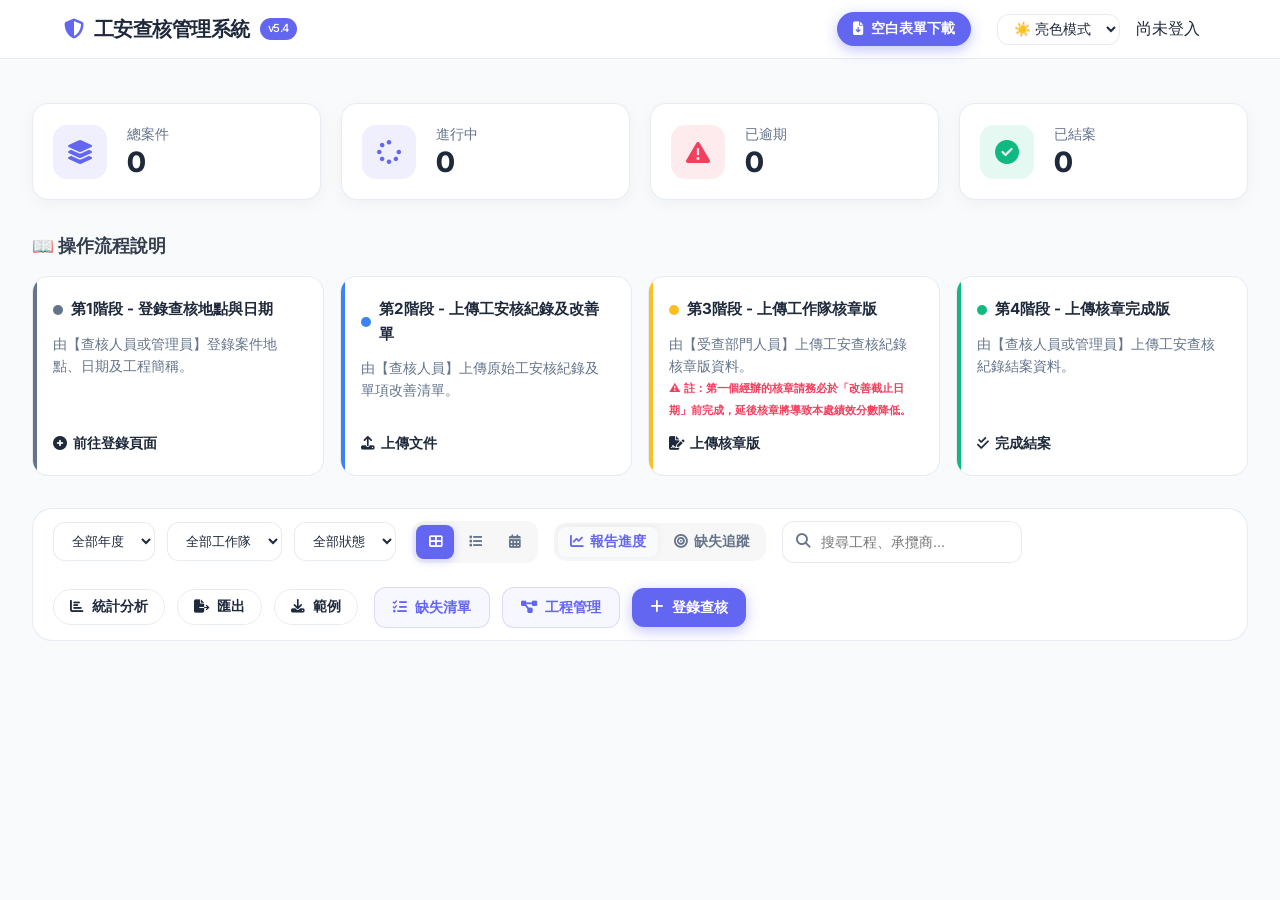
==== commit f5144ef6: "fix: 修正提取路徑複製內容、第3階段異常顯示保護機制、以及稽催信件收件人設定" ====
--- a/index.html
+++ b/index.html
@@ -72,11 +72,11 @@
                 <h4 style="margin:0 0 10px 0; font-size: 0.95rem; color:var(--primary);"><i class="fas fa-folder-open"></i> 檔案提取路徑</h4>
                 <div class="path-box">
                     <span><b>S2 空白表單:</b> <span id="pathS2">\\10.64.200.21\d602\部門資料夾\d60269 工業安全衛生組\開放區\8 工安查核(表)</span></span>
-                    <button class="btn btn-outline btn-round" style="padding:4px 10px; font-size:0.75rem;" onclick="app.copyToClipboard('pathS2')"><i class="fas fa-copy"></i> 複製</button>
+                    <button class="btn btn-outline btn-round" style="padding:4px 10px; font-size:0.75rem;" onclick="app.copyToClipboard(document.getElementById('pathS2').innerText)"><i class="fas fa-copy"></i> 複製</button>
                 </div>
                 <div class="path-box">
                     <span><b>S3, S4 結案報告:</b> <span id="pathS3">\\10.64.200.21\d602\部門資料夾\d60269 工業安全衛生組\部門共用區\0.工安組線上公文查詢系統\115年\115年度--工安查核紀錄</span></span>
-                    <button class="btn btn-outline btn-round" style="padding:4px 10px; font-size:0.75rem;" onclick="app.copyToClipboard('pathS3')"><i class="fas fa-copy"></i> 複製</button>
+                    <button class="btn btn-outline btn-round" style="padding:4px 10px; font-size:0.75rem;" onclick="app.copyToClipboard(document.getElementById('pathS3').innerText)"><i class="fas fa-copy"></i> 複製</button>
                 </div>
             </div>
 
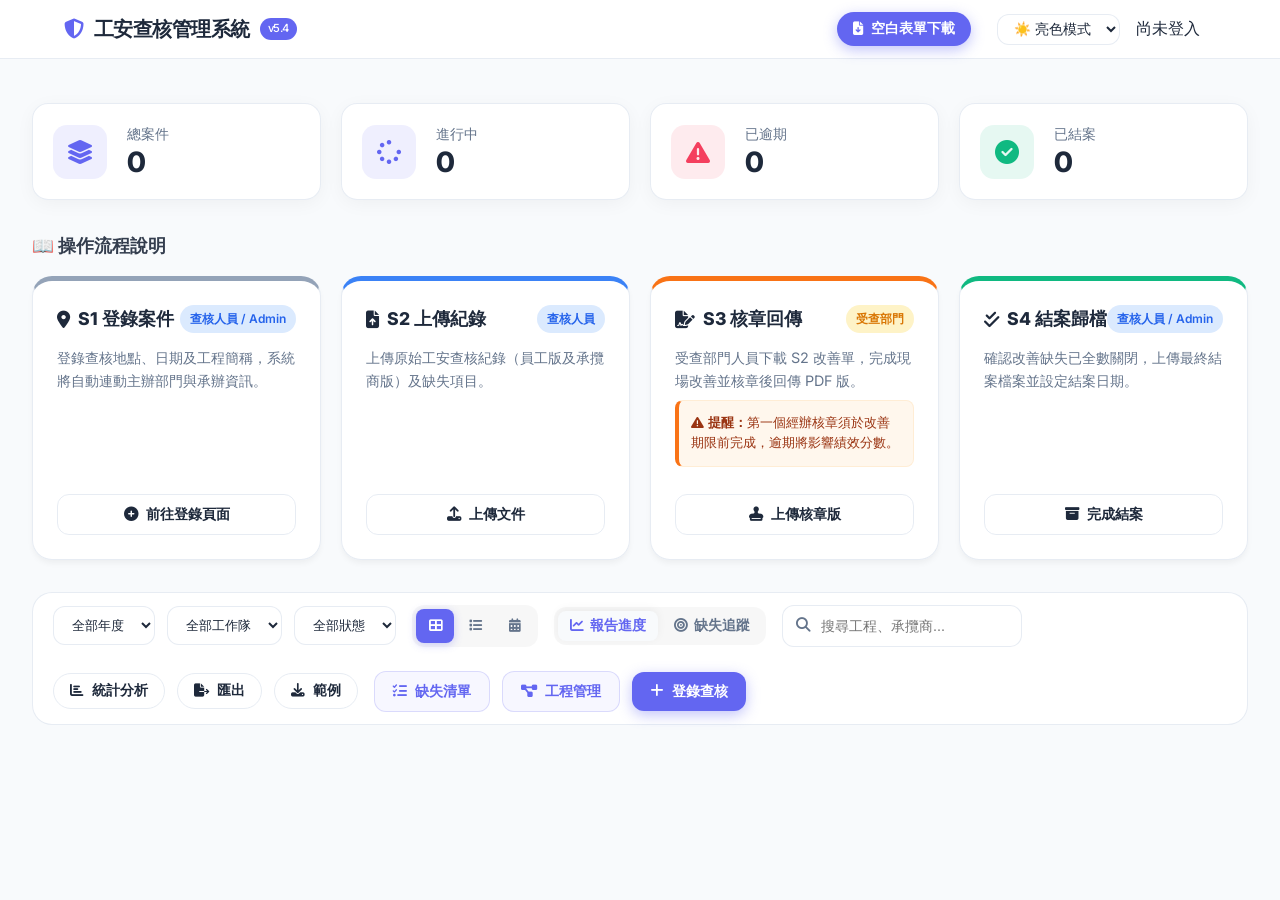
==== commit 57e86f17: "fix: resolve snLabel error, implement flow cards, and filter manager list" ====
--- a/index.html
+++ b/index.html
@@ -11,6 +11,8 @@
     <script src="https://accounts.google.com/gsi/client" async defer></script>
     <!-- 引入 FontAwesome 圖標 -->
     <link rel="stylesheet" href="https://cdnjs.cloudflare.com/ajax/libs/font-awesome/6.4.0/css/all.min.css">
+    <!-- 防止 favicon 404 -->
+    <link rel="icon" href="data:,">
 </head>
 <body>
     <header class="top-nav">
@@ -81,28 +83,119 @@
             </div>
 
             <div class="workflow-container">
-                <div class="flow-item step1">
-                    <div class="flow-header"><div class="dot"></div> 第1階段 - 登錄查核地點與日期</div>
-                    <div class="flow-content">由【查核人員或管理員】登錄案件地點、日期及工程簡稱。</div>
-                    <div class="flow-footer" onclick="app.openNewCaseModal()"><i class="fas fa-plus-circle"></i> 前往登錄頁面</div>
-                </div>
-                <div class="flow-item step2">
-                    <div class="flow-header"><div class="dot"></div> 第2階段 - 上傳工安核紀錄及改善單</div>
-                    <div class="flow-content">由【查核人員】上傳原始工安核紀錄及單項改善清單。</div>
-                    <div class="flow-footer"><i class="fas fa-upload"></i> 上傳文件</div>
-                </div>
-                <div class="flow-item step3">
-                    <div class="flow-header"><div class="dot"></div> 第3階段 - 上傳工作隊核章版</div>
-                    <div class="flow-content">
-                        由【受查部門人員】上傳工安查核紀錄核章版資料。<br>
-                        <small style="color:var(--warning); font-weight:600;">⚠️ 註：第一個經辦的核章請務必於「改善截止日期」前完成，延後核章將導致本處績效分數降低。</small>
-                    </div>
-                    <div class="flow-footer"><i class="fas fa-file-signature"></i> 上傳核章版</div>
-                </div>
-                <div class="flow-item step4">
-                    <div class="flow-header"><div class="dot"></div> 第4階段 - 上傳核章完成版</div>
-                    <div class="flow-content">由【查核人員或管理員】上傳工安查核紀錄結案資料。</div>
-                    <div class="flow-footer"><i class="fas fa-check-double"></i> 完成結案</div>
+                <!-- S1 卡片 -->
+                <div class="flow-card s1">
+                    <div class="flow-card-header">
+                        <div class="stage-title"><i class="fas fa-map-marker-alt"></i> S1 登錄案件</div>
+                        <span class="role-badge safety">查核人員 / Admin</span>
+                    </div>
+                    <div class="stage-desc">
+                        登錄查核地點、日期及工程簡稱，系統將自動連動主辦部門與承辦資訊。
+                    </div>
+                    <button class="btn btn-outline flow-card-btn" onclick="app.openNewCaseModal()">
+                        <i class="fas fa-plus-circle"></i> 前往登錄頁面
+                    </button>
+                </div>
+
+                <!-- S2 卡片 -->
+                <div class="flow-card s2">
+                    <div class="flow-card-header">
+                        <div class="stage-title"><i class="fas fa-file-upload"></i> S2 上傳紀錄</div>
+                        <span class="role-badge safety">查核人員</span>
+                    </div>
+                    <div class="stage-desc">
+                        上傳原始工安查核紀錄（員工版及承攬商版）及缺失項目。
+                    </div>
+                    <button class="btn btn-outline flow-card-btn" onclick="app.setQuickFilter('active')">
+                        <i class="fas fa-upload"></i> 上傳文件
+                    </button>
+                </div>
+
+                <!-- S3 卡片 -->
+                <div class="flow-card s3">
+                    <div class="flow-card-header">
+                        <div class="stage-title"><i class="fas fa-file-signature"></i> S3 核章回傳</div>
+                        <span class="role-badge dept">受查部門</span>
+                    </div>
+                    <div class="stage-desc">
+                        受查部門人員下載 S2 改善單，完成現場改善並核章後回傳 PDF 版。
+                        <div class="alert-callout">
+                            <i class="fas fa-exclamation-triangle"></i> <b>提醒：</b>第一個經辦核章須於改善期限前完成，逾期將影響績效分數。
+                        </div>
+                    </div>
+                    <button class="btn btn-outline flow-card-btn" onclick="app.setQuickFilter('active')">
+                        <i class="fas fa-stamp"></i> 上傳核章版
+                    </button>
+                </div>
+
+                <!-- S4 卡片 -->
+                <div class="flow-card s4">
+                    <div class="flow-card-header">
+                        <div class="stage-title"><i class="fas fa-check-double"></i> S4 結案歸檔</div>
+                        <span class="role-badge safety">查核人員 / Admin</span>
+                    </div>
+                    <div class="stage-desc">
+                        確認改善缺失已全數關閉，上傳最終結案檔案並設定結案日期。
+                    </div>
+                    <button class="btn btn-outline flow-card-btn" onclick="app.setQuickFilter('active')">
+                        <i class="fas fa-archive"></i> 完成結案
+                    </button>
+                </div>
+            </div>
+
+            <!-- 自動稽催通知機制說明 -->
+            <div id="reminderGuideSection" style="margin-top: 20px; display: none;">
+                <h4 style="margin:0 0 12px 0; font-size: 0.95rem; color:var(--warning);">
+                    <i class="fas fa-bell"></i> 自動稽催通知機制
+                    <small style="font-weight:400; color:var(--text-muted); margin-left:8px;">每日上午 8:00 自動執行</small>
+                </h4>
+                <div style="overflow-x:auto;">
+                    <table style="width:100%; border-collapse:collapse; font-size:0.82rem; background:var(--bg-card); border-radius:8px; overflow:hidden;">
+                        <thead>
+                            <tr style="background:var(--bg-input); font-weight:600;">
+                                <th style="padding:10px 12px; text-align:left; border-bottom:2px solid var(--border);">觸發時機</th>
+                                <th style="padding:10px 12px; text-align:left; border-bottom:2px solid var(--border);">觸發條件</th>
+                                <th style="padding:10px 12px; text-align:left; border-bottom:2px solid var(--border);">收件人</th>
+                                <th style="padding:10px 12px; text-align:left; border-bottom:2px solid var(--border);">頻率</th>
+                            </tr>
+                        </thead>
+                        <tbody>
+                            <tr style="border-bottom:1px solid var(--border);">
+                                <td style="padding:8px 12px;"><span style="background:#3b82f6; color:#fff; padding:2px 8px; border-radius:4px; font-size:0.75rem;">S2上傳</span></td>
+                                <td style="padding:8px 12px;">S2 改善單已上傳（狀態進入第2階段）</td>
+                                <td style="padding:8px 12px;">承辦人</td>
+                                <td style="padding:8px 12px; font-weight:600; color:var(--primary);">僅一次</td>
+                            </tr>
+                            <tr style="border-bottom:1px solid var(--border);">
+                                <td style="padding:8px 12px;"><span style="background:#f59e0b; color:#fff; padding:2px 8px; border-radius:4px; font-size:0.75rem;">倒數3~2天</span></td>
+                                <td style="padding:8px 12px;">S3 尚未上傳，距核章截止日剩 3~2 天</td>
+                                <td style="padding:8px 12px;">承辦人</td>
+                                <td style="padding:8px 12px; font-weight:600; color:var(--warning);">每日寄送</td>
+                            </tr>
+                            <tr style="border-bottom:1px solid var(--border);">
+                                <td style="padding:8px 12px;"><span style="background:#ef4444; color:#fff; padding:2px 8px; border-radius:4px; font-size:0.75rem;">倒數1~0天</span></td>
+                                <td style="padding:8px 12px;">S3 尚未上傳，距核章截止日剩 1 天或當天到期</td>
+                                <td style="padding:8px 12px; font-weight:600;">承辦人 + 課長</td>
+                                <td style="padding:8px 12px; font-weight:600; color:var(--danger);">每日寄送</td>
+                            </tr>
+                            <tr>
+                                <td style="padding:8px 12px;"><span style="background:#dc2626; color:#fff; padding:2px 8px; border-radius:4px; font-size:0.75rem; animation: pulse 1.5s infinite;">已逾期</span></td>
+                                <td style="padding:8px 12px;">S3 尚未上傳，已超過核章截止日</td>
+                                <td style="padding:8px 12px; font-weight:600;">承辦人 + 課長</td>
+                                <td style="padding:8px 12px; font-weight:600; color:var(--danger);">每日寄送</td>
+                            </tr>
+                        </tbody>
+                    </table>
+                </div>
+                <div style="margin-top:10px; font-size:0.78rem; color:var(--text-muted); line-height:1.6;">
+                    <i class="fas fa-info-circle" style="color:var(--primary);"></i>
+                    收件人信箱取自案件的「承辦人Email」與「課長Email」欄位，請確保已正確填寫。<br>
+                    <i class="fas fa-key" style="color:var(--success);"></i>
+                    <b>免登入功能：</b>信件中會自動附帶「安全上傳連結」，承辦人員點擊後可直接進入專屬頁面（免登入）下載 S2 改善單及上傳 S3 核章版。<br>
+                    <i class="fas fa-info-circle" style="color:var(--primary);"></i>
+                    管理員可透過「執行稽催」按鈕手動觸發，或設定「建立排程」讓系統每日自動執行。<br>
+                    <i class="fas fa-info-circle" style="color:var(--primary);"></i>
+                    執行紀錄可於 GAS 編輯器 →「執行項目」中查看詳細的 Cloud Log。
                 </div>
             </div>
         </section>
@@ -348,7 +441,6 @@
         <img id="lightboxImg" style="max-width:90%; max-height:90%; border-radius:12px; box-shadow:0 10px 40px rgba(0,0,0,0.5);">
     </div>
 
-    <script src="js/config.js"></script>
     <script src="js/api.js"></script>
     <script src="js/app.js"></script>
 </body>
--- a/css/style.css
+++ b/css/style.css
@@ -401,23 +401,167 @@
 
 /* 案件階段色彩 (更明顯的辨識度) */
 .case-card.stage-s1 { 
-    border-left: 6px solid #64748b;
-    background: linear-gradient(135deg, var(--bg-card) 0%, rgba(100, 116, 139, 0.07) 100%);
+    border-left: 6px solid #94a3b8; /* 灰色 */
+    background: linear-gradient(135deg, var(--bg-card) 0%, rgba(148, 163, 184, 0.07) 100%);
 }
 .case-card.stage-s2 { 
-    border-left: 6px solid #f97316;
+    border-left: 6px solid #3b82f6; /* 藍色 */
+    background: linear-gradient(135deg, var(--bg-card) 0%, rgba(59, 130, 246, 0.08) 100%);
+    box-shadow: 0 2px 12px rgba(59, 130, 246, 0.15);
+}
+.case-card.stage-s3 { 
+    border-left: 6px solid #f97316; /* 橘色 */
     background: linear-gradient(135deg, var(--bg-card) 0%, rgba(249, 115, 22, 0.08) 100%);
     box-shadow: 0 2px 12px rgba(249, 115, 22, 0.15);
 }
-.case-card.stage-s3 { 
-    border-left: 6px solid #3b82f6;
-    background: linear-gradient(135deg, var(--bg-card) 0%, rgba(59, 130, 246, 0.08) 100%);
-    box-shadow: 0 2px 12px rgba(59, 130, 246, 0.15);
-}
 .case-card.stage-s4 { 
-    border-left: 6px solid #22c55e;
-    background: linear-gradient(135deg, var(--bg-card) 0%, rgba(34, 197, 94, 0.06) 100%);
+    border-left: 6px solid #10b981; /* 綠色 */
+    background: linear-gradient(135deg, var(--bg-card) 0%, rgba(16, 185, 129, 0.06) 100%);
     opacity: 0.85;
+}
+
+/* 階段背景顏色類別 (用於編輯視窗) */
+.bg-s1 { background-color: #f3f4f6 !important; border: 1px solid #d1d5db !important; }
+.bg-s2 { background-color: #dbeafe !important; border: 1px solid #bfdbfe !important; }
+.bg-s3 { background-color: #ffedd5 !important; border: 1px solid #fed7aa !important; }
+.bg-s4 { background-color: #dcfce7 !important; border: 1px solid #bbf7d0 !important; }
+
+/* 卡片式檔案管理 UI */
+.file-card {
+    background: var(--bg-input);
+    border: 1px solid var(--border);
+    border-radius: 16px;
+    padding: 16px;
+    display: flex;
+    flex-direction: column;
+    gap: 12px;
+    transition: var(--transition);
+    position: relative;
+}
+
+.file-card:hover {
+    border-color: var(--primary);
+    box-shadow: var(--shadow);
+}
+
+.file-card.empty-file {
+    background: #f9fafb;
+    border: 2px dashed #d1d5db;
+    opacity: 0.7;
+}
+
+.file-card-header {
+    display: flex;
+    align-items: center;
+    gap: 10px;
+    font-weight: 700;
+    font-size: 0.95rem;
+}
+
+.file-card-info {
+    font-size: 0.8rem;
+    color: var(--text-muted);
+    display: grid;
+    gap: 4px;
+}
+
+.file-card-actions {
+    margin-top: 8px;
+    display: grid;
+    grid-template-columns: 1fr 1fr;
+    gap: 8px;
+}
+
+@media (max-width: 480px) {
+    .file-card-actions {
+        grid-template-columns: 1fr;
+    }
+}
+
+/* 流程卡片 UI (首頁) */
+.workflow-container {
+    display: grid;
+    grid-template-columns: repeat(auto-fit, minmax(260px, 1fr));
+    gap: 20px;
+    margin-top: 15px;
+}
+
+.flow-card {
+    background: var(--bg-card);
+    border: 1px solid var(--border);
+    border-radius: 20px;
+    padding: 24px;
+    display: flex;
+    flex-direction: column;
+    gap: 12px;
+    transition: var(--transition);
+    position: relative;
+    overflow: hidden;
+    box-shadow: 0 4px 6px -1px rgba(0, 0, 0, 0.05);
+}
+
+.flow-card:hover {
+    transform: translateY(-5px);
+    box-shadow: 0 12px 20px -5px rgba(0, 0, 0, 0.1);
+    border-color: var(--primary);
+}
+
+.flow-card-header {
+    display: flex;
+    justify-content: space-between;
+    align-items: flex-start;
+}
+
+.flow-card-header .stage-title {
+    font-weight: 800;
+    font-size: 1.1rem;
+    display: flex;
+    align-items: center;
+    gap: 8px;
+}
+
+.role-badge {
+    padding: 4px 10px;
+    border-radius: 99px;
+    font-size: 0.75rem;
+    font-weight: 600;
+    background: var(--bg-input);
+    color: var(--text-muted);
+}
+
+.role-badge.admin { background: #fee2e2; color: #dc2626; }
+.role-badge.dept { background: #fef3c7; color: #d97706; }
+.role-badge.safety { background: #dbeafe; color: #2563eb; }
+
+.flow-card.s1 { border-top: 5px solid #94a3b8; }
+.flow-card.s2 { border-top: 5px solid #3b82f6; }
+.flow-card.s3 { border-top: 5px solid #f97316; }
+.flow-card.s4 { border-top: 5px solid #10b981; }
+
+.flow-card .stage-desc {
+    font-size: 0.9rem;
+    color: var(--text-muted);
+    line-height: 1.6;
+    flex-grow: 1;
+}
+
+.alert-callout {
+    background: #fff7ed;
+    border: 1px solid #ffedd5;
+    border-left: 4px solid #f97316;
+    padding: 12px;
+    border-radius: 8px;
+    font-size: 0.8rem;
+    color: #9a3412;
+    margin-top: 8px;
+}
+
+.flow-card-btn {
+    margin-top: 15px;
+    width: 100%;
+    justify-content: center;
+    font-weight: 600;
+    border-radius: 12px;
 }
 
 /* 管理模態框排版優化 */
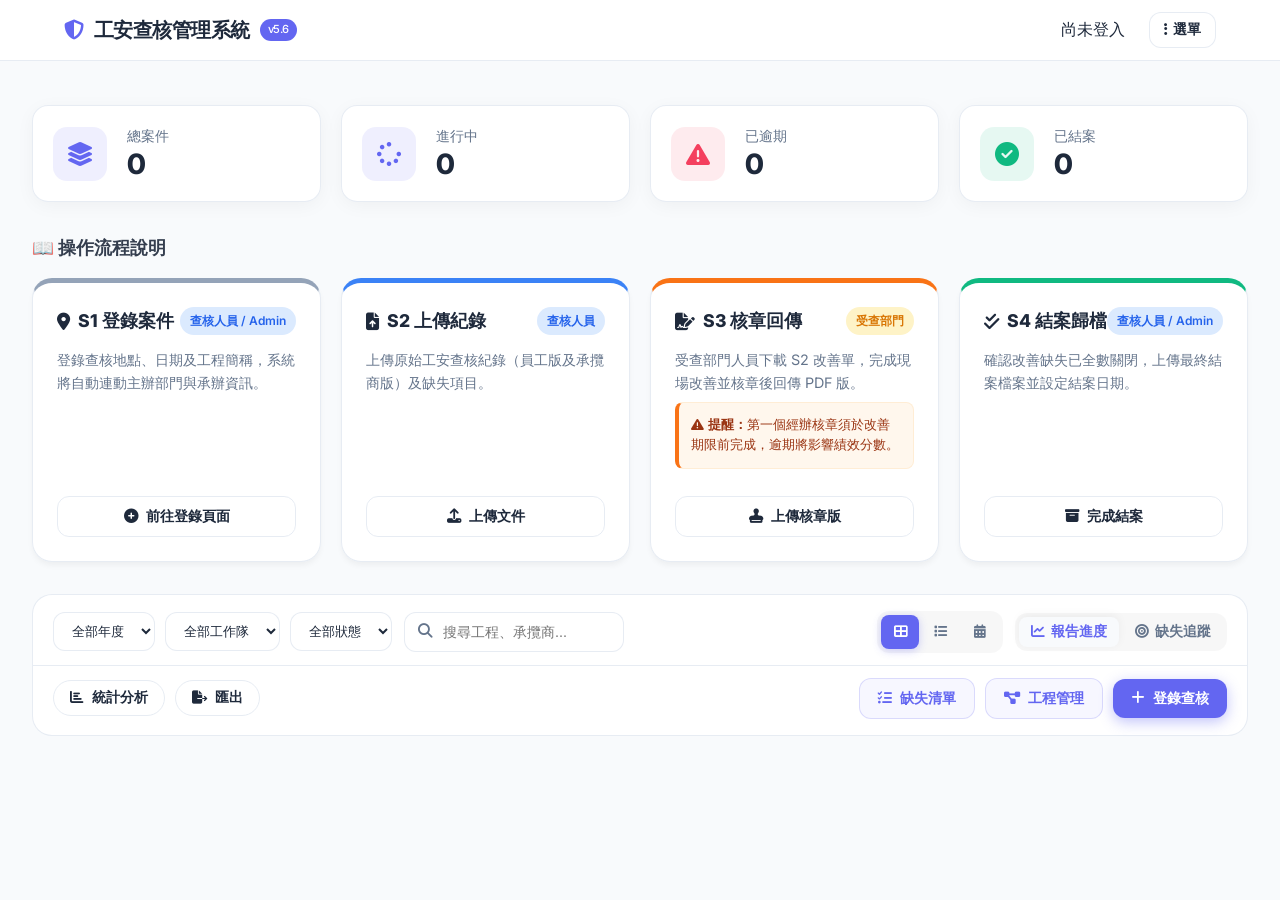
==== commit bd15985c: "refactor: UI layout and color optimization (v5.6) - Split toolbar into two rows: filters/search on t" ====
--- a/index.html
+++ b/index.html
@@ -3,7 +3,7 @@
 <head>
     <meta charset="UTF-8">
     <meta name="viewport" content="width=device-width, initial-scale=1.0">
-    <title>工安查核管理系統 v5.4 (GitHub Pages)</title>
+    <title>工安查核管理系統 v5.6 (GitHub Pages)</title>
     <!-- Google Fonts -->
     <link href="https://fonts.googleapis.com/css2?family=Inter:wght@400;500;600&display=swap" rel="stylesheet">
     <link rel="stylesheet" href="css/style.css">
@@ -16,19 +16,25 @@
 </head>
 <body>
     <header class="top-nav">
-        <div class="logo"><i class="fas fa-shield-alt"></i> 工安查核管理系統 <span>v5.4</span></div>
+        <div class="logo"><i class="fas fa-shield-alt"></i> 工安查核管理系統 <span>v5.6</span></div>
         <div class="nav-actions">
-            <!-- 主題切換 -->
-            <button class="btn btn-primary btn-round" style="margin-right: 10px;" onclick="app.openBlankFormsModal()"><i class="fas fa-file-download"></i> 空白表單下載</button>
-            <select id="themeSelector" class="theme-selector" onchange="app.setTheme(this.value)">
-                <option value="dark">🌑 暗色模式</option>
-                <option value="light">☀️ 亮色模式</option>
-                <option value="indigo">🔮 靛藍主題</option>
-            </select>
             <span id="userNameDisplay">尚未登入</span>
             <div id="googleLoginBtn"></div>
-            <button id="btnDeptList" class="btn btn-outline btn-round hidden" style="margin-right:8px;" onclick="app.renderDeptMembersView()"><i class="fas fa-id-badge"></i> 部門人員管理</button>
-            <button id="logoutBtn" class="btn btn-outline hidden" onclick="app.logout()">登出</button>
+            <div class="nav-more-wrapper">
+                <button class="nav-more-btn" onclick="app.toggleNavMore(event)"><i class="fas fa-ellipsis-v"></i> 選單</button>
+                <div id="navMoreMenu" class="nav-more-menu">
+                    <button onclick="app.openBlankFormsModal(); app.closeNavMore()"><i class="fas fa-file-download"></i> 空白表單下載</button>
+                    <button id="btnDeptList" class="hidden" onclick="app.renderDeptMembersView(); app.closeNavMore()"><i class="fas fa-id-badge"></i> 部門人員管理</button>
+                    <div class="divider"></div>
+                    <select id="themeSelector" onchange="app.setTheme(this.value)" style="border:none; background:transparent; padding:10px 14px; cursor:pointer;">
+                        <option value="dark">暗色模式</option>
+                        <option value="light">亮色模式</option>
+                        <option value="indigo">靛藍主題</option>
+                    </select>
+                    <div class="divider"></div>
+                    <button id="logoutBtn" class="hidden" onclick="app.logout()" style="color:var(--warning);"><i class="fas fa-sign-out-alt"></i> 登出</button>
+                </div>
+            </div>
         </div>
     </header>
 
@@ -106,7 +112,7 @@
                     <div class="stage-desc">
                         上傳原始工安查核紀錄（員工版及承攬商版）及缺失項目。
                     </div>
-                    <button class="btn btn-outline flow-card-btn" onclick="app.setQuickFilter('active')">
+                    <button class="btn btn-outline flow-card-btn" onclick="app.openStageUpload('S2')">
                         <i class="fas fa-upload"></i> 上傳文件
                     </button>
                 </div>
@@ -123,7 +129,7 @@
                             <i class="fas fa-exclamation-triangle"></i> <b>提醒：</b>第一個經辦核章須於改善期限前完成，逾期將影響績效分數。
                         </div>
                     </div>
-                    <button class="btn btn-outline flow-card-btn" onclick="app.setQuickFilter('active')">
+                    <button class="btn btn-outline flow-card-btn" onclick="app.openStageUpload('S3')">
                         <i class="fas fa-stamp"></i> 上傳核章版
                     </button>
                 </div>
@@ -137,7 +143,7 @@
                     <div class="stage-desc">
                         確認改善缺失已全數關閉，上傳最終結案檔案並設定結案日期。
                     </div>
-                    <button class="btn btn-outline flow-card-btn" onclick="app.setQuickFilter('active')">
+                    <button class="btn btn-outline flow-card-btn" onclick="app.openStageUpload('S4')">
                         <i class="fas fa-archive"></i> 完成結案
                     </button>
                 </div>
@@ -217,59 +223,68 @@
 
         <!-- 3. 控制區塊：篩選與視圖切換 -->
         <section class="toolbar">
-            <div class="toolbar-left">
-                <div class="filter-group">
-                    <select id="filterYear" onchange="app.renderView(); app.updateStats();">
-                        <option value="">全部年度</option>
-                    </select>
-                    <select id="filterDepartment" onchange="app.renderView(); app.updateStats();">
-                        <option value="">全部工作隊</option>
-                    </select>
-                    <select id="filterStatus" onchange="app.renderView(); app.updateStats();">
-                        <option value="">全部狀態</option>
-                        <option value="第1階段-已登錄">第1階段</option>
-                        <option value="第2階段-改善單已上傳">第2階段</option>
-                        <option value="第3階段-工作隊版已處理">第3階段</option>
-                        <option value="第4階段-已結案">第4階段</option>
-                    </select>
-                </div>
-                <div class="view-switch-wrapper">
-                    <div class="view-switch">
-                        <button id="viewGridBtn" class="switch-btn active" onclick="app.toggleViewMode('grid')" title="網格視圖"><i class="fas fa-th-large"></i></button>
-                        <button id="viewListBtn" class="switch-btn" onclick="app.toggleViewMode('list')" title="列表視圖"><i class="fas fa-list"></i></button>
-                        <button id="viewCalBtn" class="switch-btn" onclick="app.toggleViewMode('calendar')" title="日曆視圖"><i class="fas fa-calendar-alt"></i></button>
-                    </div>
-                </div>
-                <!-- 系統模式切換 -->
-                <div class="mode-switch-wrapper">
-                    <div class="mode-switch">
-                        <button id="modeReportBtn" class="mode-btn active" onclick="app.setSystemMode('progress')"><i class="fas fa-chart-line"></i> 報告進度</button>
-                        <button id="modeDefBtn" class="mode-btn" onclick="app.setSystemMode('tracking')"><i class="fas fa-bullseye"></i> 缺失追蹤</button>
-                    </div>
-                </div>
-                <div class="search-wrapper">
-                    <i class="fas fa-search"></i>
-                    <input type="text" id="keywordSearch" placeholder="搜尋工程、承攬商..." oninput="app.renderView()">
-                </div>
-            </div>
-            <div class="toolbar-right">
-                <div class="utility-group">
-                    <button class="btn btn-outline btn-round" onclick="app.openReportModal()"><i class="fas fa-chart-bar"></i> 統計分析</button>
-                    <button class="btn btn-outline btn-round" onclick="app.exportToCSV()"><i class="fas fa-file-export"></i> 匯出</button>
-                    <button class="btn btn-outline btn-round" onclick="app.downloadExample()"><i class="fas fa-download"></i> 範例</button>
-                </div>
-                <div class="actions">
-                    <button id="btnDefList" class="btn btn-glass" onclick="app.toggleView('deficiencies')"><i class="fas fa-tasks"></i> 缺失清單</button>
-                    <button id="btnProjMgmt" class="btn btn-glass" onclick="app.toggleView('projects')"><i class="fas fa-project-diagram"></i> 工程管理</button>
-                    <button id="btnAdminUsers" class="btn btn-glass hidden" onclick="app.toggleView('users')"><i class="fas fa-users-cog"></i> 權限管理</button>
-                    <button id="btnDeptAccounts" class="btn btn-glass hidden" onclick="app.toggleView('deptAccounts')"><i class="fas fa-id-card"></i> 帳號管理</button>
-                    <button id="btnInitSystem" class="btn btn-outline hidden" onclick="app.initSystem()" title="系統初始化：自動生成所有分頁與標題列" style="padding: 4px 8px; font-size: 0.75rem; opacity: 0.8;"><i class="fas fa-magic"></i> 初始化系統</button>
-                    <button id="btnTestEmail" class="btn btn-glass hidden" onclick="app.triggerTestEmail()" title="發送三封測試信至 TEST_EMAIL"><i class="fas fa-paper-plane"></i> 測試信件</button>
-                    <button id="btnRunReminder" class="btn btn-glass hidden" onclick="app.triggerDailyReminder()" title="手動執行今日三階段稽催"><i class="fas fa-bell"></i> 執行稽催</button>
-                    <button id="btnSetupTrigger" class="btn btn-glass hidden" onclick="app.triggerSetupTrigger()" title="建立每日上午8:00自動稽催觸發器（僅需一次）"><i class="fas fa-clock"></i> 建立排程</button>
-                    <button id="btnBackToCases" class="btn btn-outline hidden" onclick="app.toggleView('cases')"><i class="fas fa-arrow-left"></i> 返回</button>
-                    <button id="btnRemind" class="btn btn-warning hidden" onclick="app.triggerManualRemind()"><i class="fas fa-paper-plane"></i> 稽催</button>
-                    <button id="btnNewCase" class="btn btn-primary" onclick="app.openNewCaseModal()"><i class="fas fa-plus"></i> 登錄查核</button>
+            <!-- 第一層：篩選條件 + 搜尋 + 視圖切換 -->
+            <div class="toolbar-row">
+                <div class="toolbar-left">
+                    <div class="filter-group">
+                        <select id="filterYear" onchange="app.renderView(); app.updateStats();">
+                            <option value="">全部年度</option>
+                        </select>
+                        <select id="filterDepartment" onchange="app.renderView(); app.updateStats();">
+                            <option value="">全部工作隊</option>
+                        </select>
+                        <select id="filterStatus" onchange="app.renderView(); app.updateStats();">
+                            <option value="">全部狀態</option>
+                            <option value="第1階段-已登錄">第1階段</option>
+                            <option value="第2階段-改善單已上傳">第2階段</option>
+                            <option value="第3階段-工作隊版已處理">第3階段</option>
+                            <option value="第4階段-已結案">第4階段</option>
+                        </select>
+                    </div>
+                    <div class="search-wrapper">
+                        <i class="fas fa-search"></i>
+                        <input type="text" id="keywordSearch" placeholder="搜尋工程、承攬商..." oninput="app.renderView()">
+                    </div>
+                </div>
+                <div class="toolbar-right">
+                    <div class="view-switch-wrapper">
+                        <div class="view-switch">
+                            <button id="viewGridBtn" class="switch-btn active" onclick="app.toggleViewMode('grid')" title="網格視圖"><i class="fas fa-th-large"></i></button>
+                            <button id="viewListBtn" class="switch-btn" onclick="app.toggleViewMode('list')" title="列表視圖"><i class="fas fa-list"></i></button>
+                            <button id="viewCalBtn" class="switch-btn" onclick="app.toggleViewMode('calendar')" title="日曆視圖"><i class="fas fa-calendar-alt"></i></button>
+                        </div>
+                    </div>
+                    <div class="mode-switch-wrapper">
+                        <div class="mode-switch">
+                            <button id="modeReportBtn" class="mode-btn active" onclick="app.setSystemMode('progress')"><i class="fas fa-chart-line"></i> 報告進度</button>
+                            <button id="modeDefBtn" class="mode-btn" onclick="app.setSystemMode('tracking')"><i class="fas fa-bullseye"></i> 缺失追蹤</button>
+                        </div>
+                    </div>
+                </div>
+            </div>
+            <div class="toolbar-row-divider"></div>
+            <!-- 第二層：操作按鈕 -->
+            <div class="toolbar-row">
+                <div class="toolbar-left">
+                    <div class="utility-group">
+                        <button class="btn btn-outline btn-round" onclick="app.openReportModal()"><i class="fas fa-chart-bar"></i> 統計分析</button>
+                        <button class="btn btn-outline btn-round" onclick="app.exportToCSV()"><i class="fas fa-file-export"></i> 匯出</button>
+                    </div>
+                </div>
+                <div class="toolbar-right">
+                    <div class="actions">
+                        <button id="btnDefList" class="btn btn-glass" onclick="app.toggleView('deficiencies')"><i class="fas fa-tasks"></i> 缺失清單</button>
+                        <button id="btnProjMgmt" class="btn btn-glass" onclick="app.toggleView('projects')"><i class="fas fa-project-diagram"></i> 工程管理</button>
+                        <button id="btnAdminUsers" class="btn btn-glass hidden" onclick="app.toggleView('users')"><i class="fas fa-users-cog"></i> 權限管理</button>
+                        <button id="btnDeptAccounts" class="btn btn-glass hidden" onclick="app.toggleView('deptAccounts')"><i class="fas fa-id-card"></i> 帳號管理</button>
+                        <button id="btnInitSystem" class="btn btn-outline hidden" onclick="app.initSystem()" title="系統初始化" style="padding: 4px 8px; font-size: 0.75rem; opacity: 0.8;"><i class="fas fa-magic"></i> 初始化</button>
+                        <button id="btnTestEmail" class="btn btn-glass hidden" onclick="app.triggerTestEmail()" title="發送測試信"><i class="fas fa-paper-plane"></i> 測試信件</button>
+                        <button id="btnRunReminder" class="btn btn-glass hidden" onclick="app.triggerDailyReminder()" title="手動執行稽催"><i class="fas fa-bell"></i> 執行稽催</button>
+                        <button id="btnSetupTrigger" class="btn btn-glass hidden" onclick="app.triggerSetupTrigger()" title="建立排程"><i class="fas fa-clock"></i> 建立排程</button>
+                        <button id="btnBackToCases" class="btn btn-outline hidden" onclick="app.toggleView('cases')"><i class="fas fa-arrow-left"></i> 返回</button>
+                        <button id="btnRemind" class="btn btn-warning hidden" onclick="app.triggerManualRemind()"><i class="fas fa-paper-plane"></i> 稽催</button>
+                        <button id="btnNewCase" class="btn btn-primary" onclick="app.openNewCaseModal()"><i class="fas fa-plus"></i> 登錄查核</button>
+                    </div>
                 </div>
             </div>
         </section>
--- a/css/style.css
+++ b/css/style.css
@@ -16,6 +16,18 @@
     --glass-blur: blur(12px);
     --shadow: 0 4px 6px -1px rgba(0, 0, 0, 0.1), 0 10px 15px -3px rgba(0, 0, 0, 0.1);
     --transition: all 0.3s cubic-bezier(0.4, 0, 0.2, 1);
+    --stage-s1-bg: rgba(148, 163, 184, 0.12);
+    --stage-s1-border: rgba(148, 163, 184, 0.4);
+    --stage-s1-text: #cbd5e1;
+    --stage-s2-bg: rgba(59, 130, 246, 0.12);
+    --stage-s2-border: rgba(59, 130, 246, 0.4);
+    --stage-s2-text: #93c5fd;
+    --stage-s3-bg: rgba(249, 115, 22, 0.12);
+    --stage-s3-border: rgba(249, 115, 22, 0.4);
+    --stage-s3-text: #fdba74;
+    --stage-s4-bg: rgba(16, 185, 129, 0.12);
+    --stage-s4-border: rgba(16, 185, 129, 0.4);
+    --stage-s4-text: #6ee7b7;
 }
 
 [data-theme="light"] {
@@ -27,6 +39,18 @@
     --text-muted: #64748b;
     --border: rgba(226, 232, 240, 0.8);
     --shadow: 0 4px 20px -2px rgba(0, 0, 0, 0.05);
+    --stage-s1-bg: #f1f5f9;
+    --stage-s1-border: #cbd5e1;
+    --stage-s1-text: #475569;
+    --stage-s2-bg: #eff6ff;
+    --stage-s2-border: #93c5fd;
+    --stage-s2-text: #1d4ed8;
+    --stage-s3-bg: #fff7ed;
+    --stage-s3-border: #fdba74;
+    --stage-s3-text: #c2410c;
+    --stage-s4-bg: #f0fdf4;
+    --stage-s4-border: #86efac;
+    --stage-s4-text: #15803d;
 }
 
 [data-theme="indigo"] {
@@ -38,6 +62,18 @@
     --text-main: #e0e7ff;
     --text-muted: #a5b4fc;
     --border: rgba(67, 56, 202, 0.5);
+    --stage-s1-bg: rgba(148, 163, 184, 0.15);
+    --stage-s1-border: rgba(148, 163, 184, 0.3);
+    --stage-s1-text: #c7d2fe;
+    --stage-s2-bg: rgba(59, 130, 246, 0.15);
+    --stage-s2-border: rgba(59, 130, 246, 0.3);
+    --stage-s2-text: #93c5fd;
+    --stage-s3-bg: rgba(249, 115, 22, 0.15);
+    --stage-s3-border: rgba(249, 115, 22, 0.3);
+    --stage-s3-text: #fdba74;
+    --stage-s4-bg: rgba(16, 185, 129, 0.15);
+    --stage-s4-border: rgba(16, 185, 129, 0.3);
+    --stage-s4-text: #6ee7b7;
 }
 
 * { box-sizing: border-box; }
@@ -69,7 +105,7 @@
 .logo i { color: var(--primary); }
 .logo span { font-size: 0.7rem; background: var(--primary); color: white; padding: 2px 8px; border-radius: 999px; font-weight: 500; }
 
-.nav-actions { display: flex; align-items: center; gap: 16px; }
+.nav-actions { display: flex; align-items: center; gap: 12px; }
 
 .theme-selector {
     background: var(--bg-input);
@@ -79,6 +115,64 @@
     border-radius: 12px;
     font-size: 0.85rem;
     cursor: pointer;
+}
+
+/* 導覽列更多選單 */
+.nav-more-wrapper {
+    position: relative;
+}
+.nav-more-btn {
+    background: var(--bg-input);
+    border: 1px solid var(--border);
+    color: var(--text-main);
+    padding: 8px 14px;
+    border-radius: 12px;
+    cursor: pointer;
+    font-size: 0.85rem;
+    font-weight: 600;
+    display: flex;
+    align-items: center;
+    gap: 6px;
+    transition: var(--transition);
+}
+.nav-more-btn:hover { border-color: var(--primary); }
+.nav-more-menu {
+    display: none;
+    position: absolute;
+    top: calc(100% + 6px);
+    right: 0;
+    background: var(--bg-card);
+    backdrop-filter: var(--glass-blur);
+    border: 1px solid var(--border);
+    border-radius: 12px;
+    padding: 6px;
+    min-width: 200px;
+    box-shadow: 0 10px 30px rgba(0,0,0,0.2);
+    z-index: 200;
+}
+.nav-more-menu.open { display: block; }
+.nav-more-menu button,
+.nav-more-menu select {
+    width: 100%;
+    text-align: left;
+    background: transparent;
+    border: none;
+    color: var(--text-main);
+    padding: 10px 14px;
+    border-radius: 8px;
+    cursor: pointer;
+    font-size: 0.85rem;
+    font-weight: 500;
+    display: flex;
+    align-items: center;
+    gap: 8px;
+    transition: var(--transition);
+}
+.nav-more-menu button:hover { background: rgba(99,102,241,0.08); }
+.nav-more-menu .divider {
+    height: 1px;
+    background: var(--border);
+    margin: 4px 8px;
 }
 
 .main-container { max-width: 1400px; margin: 0 auto; padding: 20px 32px; }
@@ -125,69 +219,44 @@
 /* 橫向操作流程說明 */
 .workflow-section { margin-bottom: 32px; }
 .workflow-section h3 { margin-bottom: 16px; font-size: 1.1rem; color: var(--text-main); opacity: 0.9; }
-.workflow-container {
-    display: grid;
-    grid-template-columns: repeat(auto-fit, minmax(280px, 1fr));
-    gap: 16px;
-}
-
-.flow-item {
-    background: var(--bg-card);
-    border: 1px solid var(--border);
-    padding: 20px;
-    border-radius: 16px;
+
+/* 工具列區域 - 雙層佈局 */
+.toolbar {
     display: flex;
     flex-direction: column;
     gap: 12px;
-    position: relative;
-    overflow: hidden;
-}
-
-.flow-item::before {
-    content: ''; position: absolute; top: 0; left: 0; width: 4px; height: 100%;
-}
-
-.flow-item.step1::before { background: #64748b; }
-.flow-item.step2::before { background: var(--info); }
-.flow-item.step3::before { background: #fbbf24; }
-.flow-item.step4::before { background: var(--success); }
-
-.flow-header { display: flex; align-items: center; gap: 8px; font-weight: 700; font-size: 0.95rem; }
-.flow-header .dot { width: 10px; height: 10px; border-radius: 50%; }
-.step1 .dot { background: #64748b; }
-.step2 .dot { background: var(--info); }
-.step3 .dot { background: #fbbf24; }
-.step4 .dot { background: var(--success); }
-
-.flow-content { font-size: 0.85rem; color: var(--text-muted); }
-.flow-footer { margin-top: auto; display: flex; align-items: center; gap: 6px; font-size: 0.85rem; font-weight: 600; cursor: pointer; transition: color 0.2s; }
-.flow-footer:hover { color: var(--primary); }
-
-/* 工具列區域 */
-.toolbar {
-    display: flex;
-    justify-content: space-between;
-    align-items: center;
-    gap: 24px;
     margin-bottom: 24px;
     background: var(--bg-card);
-    padding: 12px 20px;
+    padding: 16px 20px;
     border-radius: 20px;
     border: 1px solid var(--border);
-    flex-wrap: wrap; /* 支援多行 */
-}
-
-.toolbar-left, .toolbar-right {
-    display: flex;
+}
+
+.toolbar-row {
+    display: flex;
+    justify-content: space-between;
     align-items: center;
     gap: 16px;
     flex-wrap: wrap;
 }
 
+.toolbar-row-divider {
+    height: 1px;
+    background: var(--border);
+    margin: 0 -20px;
+}
+
+.toolbar-left, .toolbar-right {
+    display: flex;
+    align-items: center;
+    gap: 12px;
+    flex-wrap: wrap;
+}
+
 .filter-group, .utility-group, .actions {
     display: flex;
     align-items: center;
-    gap: 12px;
+    gap: 10px;
 }
 
 .search-wrapper {
@@ -206,15 +275,15 @@
 
 .search-wrapper input {
     padding-left: 38px;
-    height: 42px;
+    height: 40px;
     font-size: 0.9rem;
-    width: 240px;
+    width: 220px;
     border: 1px solid var(--border);
     transition: var(--transition);
 }
 
 .search-wrapper input:focus {
-    width: 300px;
+    width: 280px;
     border-color: var(--primary);
     box-shadow: 0 0 0 4px rgba(99, 102, 241, 0.1);
 }
@@ -276,15 +345,15 @@
 /* 網格視圖樣式 */
 .grid-view {
     display: grid;
-    grid-template-columns: repeat(auto-fill, minmax(360px, 1fr));
-    gap: 32px;
+    grid-template-columns: repeat(auto-fill, minmax(340px, 1fr));
+    gap: 24px;
 }
 
 .case-card {
     background: var(--bg-card);
     border: 1px solid var(--border);
     border-radius: 20px;
-    padding: 24px;
+    padding: 20px;
     box-shadow: var(--shadow);
     transition: var(--transition);
     position: relative;
@@ -311,6 +380,13 @@
     padding: 12px 18px;
     border-radius: 14px;
     margin-bottom: 16px;
+    align-items: center;
+    justify-content: center;
+    transition: var(--transition);
+}
+.countdown-hero:hover {
+    transform: scale(1.02);
+    box-shadow: 0 8px 20px rgba(99,102,241,0.15);
 }
 
 .countdown-hero .label {
@@ -326,6 +402,12 @@
     color: var(--warning);
     line-height: 1;
 }
+.countdown-hero .value {
+    font-size: 3rem;
+    font-weight: 900;
+    line-height: 1;
+    margin: 10px 0;
+}
 
 .countdown-hero.countdown-urgent {
     background: rgba(249, 115, 22, 0.12);
@@ -350,16 +432,43 @@
     50% { box-shadow: 0 0 0 10px rgba(239, 68, 68, 0); }
 }
 
-.case-card:hover { transform: translateY(-6px); border-color: var(--primary); }
-
-.card-header { display: flex; justify-content: space-between; align-items: flex-start; margin-bottom: 16px; }
-.card-header h4 { margin: 0; font-size: 1.1rem; color: var(--text-main); font-weight: 700; max-width: 65%; }
-
-.card-body { flex: 1; display: flex; flex-direction: column; gap: 10px; }
+.case-card:hover { transform: translateY(-4px); border-color: var(--primary); }
+
+.card-header { display: flex; justify-content: space-between; align-items: flex-start; margin-bottom: 12px; }
+.card-header h4 { margin: 0; font-size: 1.05rem; color: var(--text-main); font-weight: 700; max-width: 65%; }
+
+.card-body { flex: 1; display: flex; flex-direction: column; gap: 6px; }
 .info-row { display: flex; align-items: center; gap: 10px; font-size: 0.85rem; color: var(--text-muted); }
 .info-row i { width: 16px; text-align: center; font-size: 0.9rem; }
 
 [data-theme="light"] .info-row i { color: #64748b; }
+
+/* 卡片可展開的詳細資訊 */
+.card-details {
+    max-height: 0;
+    overflow: hidden;
+    transition: max-height 0.3s ease;
+}
+.card-details.expanded {
+    max-height: 200px;
+}
+.card-details-toggle {
+    font-size: 0.75rem;
+    color: var(--primary);
+    cursor: pointer;
+    display: flex;
+    align-items: center;
+    gap: 4px;
+    margin-top: 4px;
+    font-weight: 600;
+    transition: var(--transition);
+    background: none;
+    border: none;
+    padding: 4px 0;
+}
+.card-details-toggle:hover { opacity: 0.8; }
+.card-details-toggle i { font-size: 0.7rem; transition: transform 0.3s; }
+.card-details-toggle.expanded i { transform: rotate(180deg); }
 
 .attachment-list {
     margin-top: 16px; padding-top: 16px;
@@ -380,7 +489,7 @@
 .attach-status i.success { color: var(--success); }
 .attach-status i.empty { color: var(--text-muted); opacity: 0.3; }
 
-.card-footer { margin-top: 20px; display: flex; gap: 10px; }
+.card-footer { margin-top: 16px; display: flex; gap: 8px; }
 .card-footer .btn { flex: 1; justify-content: center; }
 
 /* 狀態標籤 */
@@ -393,38 +502,37 @@
 .badge.warning { background: var(--warning); color: white; }
 
 /* 部門/工作隊色彩 */
-/* 部門/工作隊色彩 (保留給無特定狀態時的 fallback 效果) */
 .case-card[data-dept*="工安"] { border-top: 4px solid var(--primary); }
 .case-card[data-dept*="工務"] { border-top: 4px solid var(--info); }
 .case-card[data-dept*="變電"] { border-top: 4px solid #fbbf24; }
 .case-card[data-dept*="電纜"] { border-top: 4px solid #8b5cf6; }
 
-/* 案件階段色彩 (更明顯的辨識度) */
-.case-card.stage-s1 { 
-    border-left: 6px solid #94a3b8; /* 灰色 */
+/* 案件階段色彩 */
+.case-card.stage-s1 {
+    border-left: 6px solid #94a3b8;
     background: linear-gradient(135deg, var(--bg-card) 0%, rgba(148, 163, 184, 0.07) 100%);
 }
-.case-card.stage-s2 { 
-    border-left: 6px solid #3b82f6; /* 藍色 */
+.case-card.stage-s2 {
+    border-left: 6px solid #3b82f6;
     background: linear-gradient(135deg, var(--bg-card) 0%, rgba(59, 130, 246, 0.08) 100%);
     box-shadow: 0 2px 12px rgba(59, 130, 246, 0.15);
 }
-.case-card.stage-s3 { 
-    border-left: 6px solid #f97316; /* 橘色 */
+.case-card.stage-s3 {
+    border-left: 6px solid #f97316;
     background: linear-gradient(135deg, var(--bg-card) 0%, rgba(249, 115, 22, 0.08) 100%);
     box-shadow: 0 2px 12px rgba(249, 115, 22, 0.15);
 }
-.case-card.stage-s4 { 
-    border-left: 6px solid #10b981; /* 綠色 */
+.case-card.stage-s4 {
+    border-left: 6px solid #10b981;
     background: linear-gradient(135deg, var(--bg-card) 0%, rgba(16, 185, 129, 0.06) 100%);
     opacity: 0.85;
 }
 
-/* 階段背景顏色類別 (用於編輯視窗) */
-.bg-s1 { background-color: #f3f4f6 !important; border: 1px solid #d1d5db !important; }
-.bg-s2 { background-color: #dbeafe !important; border: 1px solid #bfdbfe !important; }
-.bg-s3 { background-color: #ffedd5 !important; border: 1px solid #fed7aa !important; }
-.bg-s4 { background-color: #dcfce7 !important; border: 1px solid #bbf7d0 !important; }
+/* 階段背景顏色類別 (用於編輯視窗) - 跟隨主題 */
+.bg-s1 { background-color: var(--stage-s1-bg) !important; border: 1px solid var(--stage-s1-border) !important; color: var(--stage-s1-text) !important; }
+.bg-s2 { background-color: var(--stage-s2-bg) !important; border: 1px solid var(--stage-s2-border) !important; color: var(--stage-s2-text) !important; }
+.bg-s3 { background-color: var(--stage-s3-bg) !important; border: 1px solid var(--stage-s3-border) !important; color: var(--stage-s3-text) !important; }
+.bg-s4 { background-color: var(--stage-s4-bg) !important; border: 1px solid var(--stage-s4-border) !important; color: var(--stage-s4-text) !important; }
 
 /* 卡片式檔案管理 UI */
 .file-card {
@@ -711,23 +819,26 @@
     display: flex;
     flex-direction: column;
 }
+.modal.modal-lg {
+    max-width: 800px;
+}
 .modal-body {
     overflow-y: auto;
     flex: 1;
-    padding-right: 5px; /* 給予滾動條一點空間 */
+    padding-right: 5px;
 }
 .modal-header { display: flex; justify-content: space-between; align-items: center; margin-bottom: 24px; }
 .modal-header h3 { margin: 0; font-size: 1.35rem; font-weight: 800; }
 
-.btn { 
-    cursor: pointer; 
-    font-weight: 700; 
-    display: inline-flex; 
-    align-items: center; 
-    gap: 8px; 
-    transition: var(--transition); 
-    border: none; 
-    font-size: 0.9rem; 
+.btn {
+    cursor: pointer;
+    font-weight: 700;
+    display: inline-flex;
+    align-items: center;
+    gap: 8px;
+    transition: var(--transition);
+    border: none;
+    font-size: 0.9rem;
     border-radius: 12px;
     padding: 10px 18px;
 }
@@ -761,10 +872,10 @@
     position: relative;
 }
 .permission-guide ul li::before {
-    content: "•";
+    content: "\2022";
     color: var(--primary);
     font-weight: bold;
-    display: inline-block; 
+    display: inline-block;
     width: 1em;
     margin-left: -1em;
 }
@@ -780,8 +891,6 @@
     from { opacity: 1; transform: translateX(0); }
     to { opacity: 0; transform: translateX(50px); }
 }
-
-.hidden { display: none !important; }
 
 /* 日曆容器 */
 .calendar-container {
@@ -822,18 +931,22 @@
     .top-nav { padding: 0.75rem 1rem; }
     .logo { font-size: 1.1rem; }
     .logo span { display: none; }
-    
-    .controls { flex-direction: column; align-items: stretch; gap: 12px; }
+
+    .toolbar-row { flex-direction: column; align-items: stretch; gap: 10px; }
+    .toolbar-left, .toolbar-right { flex-direction: column; align-items: stretch; }
     .filter-group { flex-direction: column; }
+    .filter-group select { width: 100%; }
     .actions { display: grid; grid-template-columns: 1fr 1fr; gap: 8px; }
     .actions .btn { font-size: 0.8rem; padding: 8px 12px; justify-content: center; }
 
     #keywordSearch { width: 100% !important; }
+    .search-wrapper input { width: 100%; }
+    .search-wrapper input:focus { width: 100%; }
 
     .workflow-container { grid-template-columns: 1fr; }
-    
+
     .grid-view { grid-template-columns: 1fr; }
-    
+
     .modal { padding: 20px; width: 98%; }
     .modal-header h3 { font-size: 1.1rem; }
 }
@@ -842,13 +955,13 @@
     .dashboard { grid-template-columns: 1fr; }
     .stat-card { padding: 15px; }
     .stat-info .value { font-size: 1.4rem; }
-    
+
     .top-nav { flex-wrap: wrap; gap: 10px; }
-    #userNameDisplay { font-size: 0.8rem; order: 3; width: 100%; text-align: center; }
-    
+    #userNameDisplay { font-size: 0.8rem; }
+
     .btn { width: 100%; justify-content: center; }
     .card-footer { flex-direction: column; }
-    
+
     .case-table th, .case-table td { padding: 10px 8px; font-size: 0.8rem; }
 }
 
@@ -856,11 +969,12 @@
 .case-table {
     min-width: 600px;
 }
-[viewProjects] .case-table, 
+[viewProjects] .case-table,
 [viewUsers] .case-table,
 [viewDeficiencies] .case-table {
     min-width: 700px;
 }
+
 /* 案件管理分頁樣式 */
 .tabs-header {
     display: flex;
@@ -914,6 +1028,7 @@
         grid-template-columns: 1fr;
     }
 }
+
 /* 系統模式切換器 */
 .mode-switch-wrapper {
     background: rgba(0,0,0,0.03);
@@ -947,12 +1062,12 @@
     color: var(--text-main);
 }
 
-/* S1-S4 階段進度條 */
-.progress-container {
-    margin-top: 15px;
+/* S1-S4 階段進度條 (卡片用) */
+.card-progress-container {
+    margin-top: 10px;
     margin-bottom: 5px;
 }
-.progress-label {
+.card-progress-label {
     display: flex;
     justify-content: space-between;
     font-size: 0.7rem;
@@ -1063,17 +1178,10 @@
     font-size: 0.85rem;
 }
 
-/* 響應式：手機版調整 */
 @media (max-width: 600px) {
-    .forms-grid {
-        grid-template-columns: 1fr;
-    }
-    .form-card {
-        padding: 16px;
-    }
-    .form-card span {
-        font-size: 0.95rem;
-    }
+    .forms-grid { grid-template-columns: 1fr; }
+    .form-card { padding: 16px; }
+    .form-card span { font-size: 0.95rem; }
 }
 
 /* 全畫面進度遮罩 */
@@ -1133,83 +1241,6 @@
     margin-bottom: 5px;
 }
 
-/* 歸檔路徑樣式 */
-.archiving-path-card {
-    background: var(--bg-input);
-    padding: 12px 15px;
-    border-radius: 12px;
-    border: 1px solid var(--border);
-    margin-bottom: 10px;
-    display: flex;
-    justify-content: space-between;
-    align-items: center;
-    gap: 10px;
-}
-
-.archiving-path-card span {
-    font-size: 0.75rem;
-    color: var(--text-main);
-    word-break: break-all;
-    font-family: monospace;
-}
-
-.copy-btn {
-    cursor: pointer;
-    color: var(--primary);
-    padding: 8px;
-    border-radius: 8px;
-    transition: all 0.2s;
-}
-
-.copy-btn:hover {
-    background: rgba(99,102,241,0.1);
-    transform: scale(1.1);
-}
-
-/* Lite 模式 (DepartmentUploader) */
-.lite-flow-container {
-    display: flex;
-    flex-direction: column;
-    gap: 15px;
-}
-
-.lite-step-card {
-    background: var(--bg-card);
-    padding: 20px;
-    border-radius: 16px;
-    border: 2px solid var(--border);
-    transition: all 0.3s;
-    position: relative;
-}
-
-.lite-step-card.active {
-    border-color: var(--primary);
-    box-shadow: 0 10px 30px rgba(99,102,241,0.1);
-}
-
-.lite-step-card .step-badge {
-    position: absolute;
-    top: -10px;
-    left: 20px;
-    background: var(--primary);
-    color: white;
-    padding: 2px 10px;
-    border-radius: 20px;
-    font-size: 0.7rem;
-    font-weight: bold;
-}
-
-.lite-step-card h4 {
-    margin: 5px 0 10px 0;
-    color: var(--primary);
-    display: flex;
-    align-items: center;
-    gap: 8px;
-}
-
-/* 隱藏元素 */
-.hidden { display: none !important; }
-
 /* 案件管理：已有檔案的區塊高亮 */
 .upload-section.has-file {
     background: rgba(99, 102, 241, 0.05);
@@ -1240,7 +1271,10 @@
     flex: 1;
     word-break: break-all;
     font-family: monospace;
-}
+    color: var(--text-main);
+}
+
+/* 複製按鈕 */
 .copy-btn {
     margin-left: 10px;
     cursor: pointer;
@@ -1264,7 +1298,7 @@
     .lite-flow-container {
         grid-template-columns: 1fr 1fr;
     }
-    .lite-flow-container > .lite-date-hero, 
+    .lite-flow-container > .lite-date-hero,
     .lite-flow-container > .deadline-hero,
     .lite-flow-container > div:has(.archiving-path-card),
     .lite-flow-container > button {
@@ -1374,34 +1408,6 @@
     font-weight: 600;
 }
 
-/* 倒數大卡片 */
-.countdown-hero {
-    background: linear-gradient(135deg, rgba(99,102,241,0.1) 0%, rgba(99,102,241,0.05) 100%);
-    border: 1px solid var(--primary);
-    border-radius: 16px;
-    padding: 20px;
-    display: flex;
-    flex-direction: column;
-    align-items: center;
-    justify-content: center;
-    transition: var(--transition);
-}
-.countdown-hero:hover {
-    transform: scale(1.02);
-    box-shadow: 0 8px 20px rgba(99,102,241,0.15);
-}
-.countdown-hero .label {
-    font-size: 0.9rem;
-    font-weight: 700;
-    color: var(--text-main);
-}
-.countdown-hero .value {
-    font-size: 3rem;
-    font-weight: 900;
-    line-height: 1;
-    margin: 10px 0;
-}
-
 /* 路徑複製區塊 */
 .path-box {
     background: var(--bg-input);
@@ -1527,3 +1533,18 @@
     color: var(--success);
     font-weight: 700;
 }
+
+/* 列印樣式 */
+@media print {
+    .top-nav, .dashboard, .toolbar, .workflow-section, .mode-switch-wrapper,
+    .card-footer, .nav-actions, #toastContainer, #modalOverlay, #globalProgress,
+    #logoutBtn, #googleLoginBtn, .view-switch-wrapper, .filter-group,
+    button, select, .search-wrapper { display: none !important; }
+    body { background: #fff !important; color: #000 !important; padding: 0; }
+    .main-container { max-width: 100%; padding: 10px; }
+    .case-card { break-inside: avoid; box-shadow: none !important; border: 1px solid #ccc !important; background: #fff !important; }
+    .case-card:hover { transform: none !important; }
+    .grid-view { gap: 16px; }
+    .badge { border: 1px solid #ccc; }
+    a { text-decoration: none; color: #000; }
+}
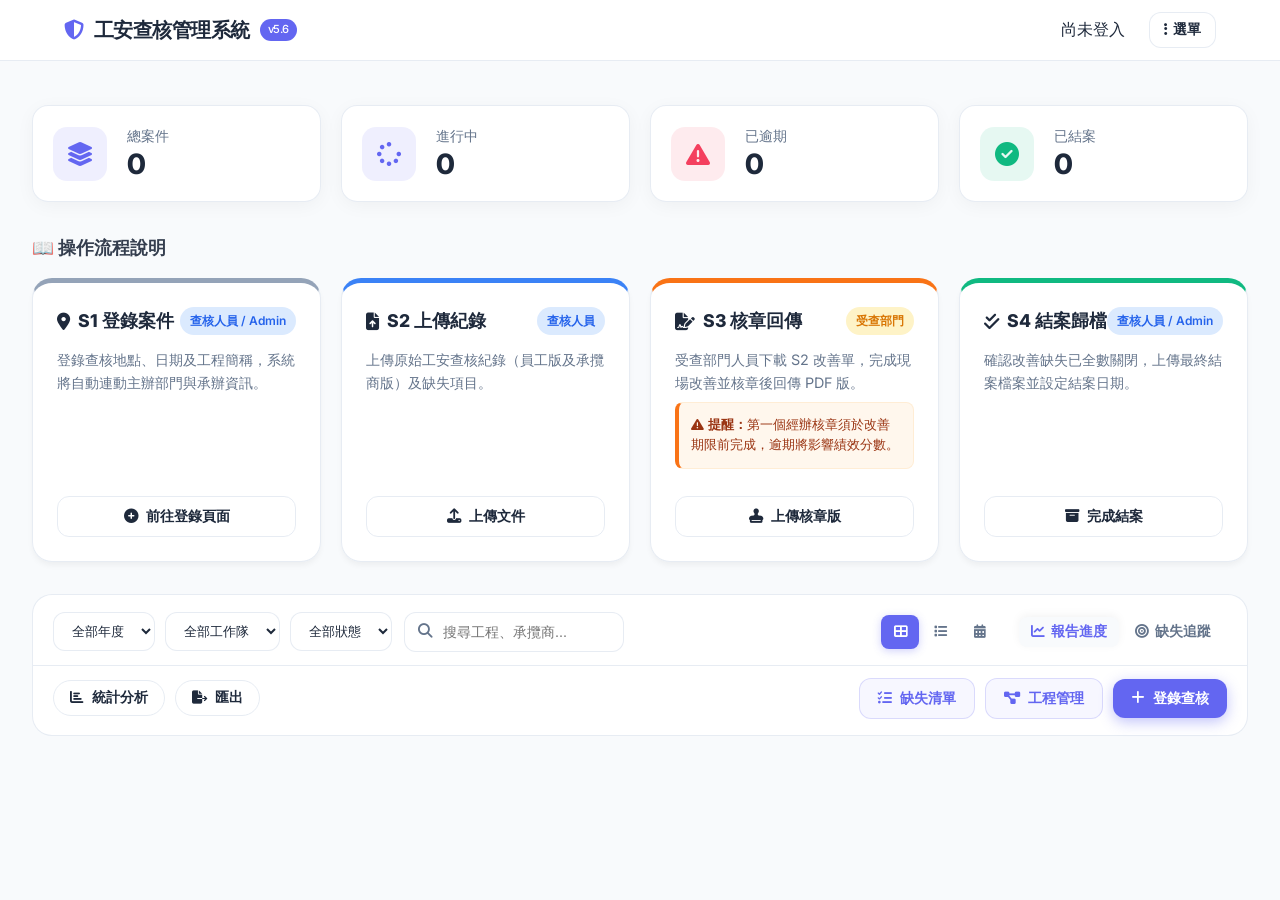
==== commit e4a2c42b: "UI: fix dark theme contrast issues and add visual polish - Alert callout: theme-aware colors for dar" ====
--- a/index.html
+++ b/index.html
@@ -275,6 +275,7 @@
                     <div class="actions">
                         <button id="btnDefList" class="btn btn-glass" onclick="app.toggleView('deficiencies')"><i class="fas fa-tasks"></i> 缺失清單</button>
                         <button id="btnProjMgmt" class="btn btn-glass" onclick="app.toggleView('projects')"><i class="fas fa-project-diagram"></i> 工程管理</button>
+                        <span id="adminSeparator" class="actions-separator hidden"></span>
                         <button id="btnAdminUsers" class="btn btn-glass hidden" onclick="app.toggleView('users')"><i class="fas fa-users-cog"></i> 權限管理</button>
                         <button id="btnDeptAccounts" class="btn btn-glass hidden" onclick="app.toggleView('deptAccounts')"><i class="fas fa-id-card"></i> 帳號管理</button>
                         <button id="btnInitSystem" class="btn btn-outline hidden" onclick="app.initSystem()" title="系統初始化" style="padding: 4px 8px; font-size: 0.75rem; opacity: 0.8;"><i class="fas fa-magic"></i> 初始化</button>
--- a/css/style.css
+++ b/css/style.css
@@ -199,7 +199,9 @@
     gap: 20px;
 }
 
-.stat-card:hover { transform: translateY(-4px); border-color: var(--primary); }
+.stat-card:hover { transform: translateY(-4px); border-color: var(--primary); box-shadow: 0 8px 25px rgba(99, 102, 241, 0.15); }
+.stat-card.warning:hover { border-color: var(--warning); box-shadow: 0 8px 25px rgba(244, 63, 94, 0.15); }
+.stat-card.success:hover { border-color: var(--success); box-shadow: 0 8px 25px rgba(16, 185, 129, 0.15); }
 
 .stat-icon {
     width: 54px; height: 54px;
@@ -246,6 +248,14 @@
     margin: 0 -20px;
 }
 
+.actions-separator {
+    width: 1px;
+    height: 24px;
+    background: var(--border);
+    margin: 0 4px;
+    flex-shrink: 0;
+}
+
 .toolbar-left, .toolbar-right {
     display: flex;
     align-items: center;
@@ -292,6 +302,13 @@
     padding: 4px;
     background: rgba(0,0,0,0.03);
     border-radius: 12px;
+}
+:root .view-switch-wrapper,
+[data-theme="dark"] .view-switch-wrapper {
+    background: rgba(255,255,255,0.05);
+}
+[data-theme="indigo"] .view-switch-wrapper {
+    background: rgba(255,255,255,0.06);
 }
 
 .view-switch {
@@ -322,6 +339,11 @@
 .switch-btn:hover:not(.active) {
     background: rgba(0,0,0,0.05);
     color: var(--text-main);
+}
+:root .switch-btn:hover:not(.active),
+[data-theme="dark"] .switch-btn:hover:not(.active),
+[data-theme="indigo"] .switch-btn:hover:not(.active) {
+    background: rgba(255,255,255,0.08);
 }
 
 /* 按鈕進階樣式 */
@@ -557,6 +579,15 @@
     border: 2px dashed #d1d5db;
     opacity: 0.7;
 }
+:root .file-card.empty-file,
+[data-theme="dark"] .file-card.empty-file {
+    background: rgba(255,255,255,0.03);
+    border-color: rgba(255,255,255,0.1);
+}
+[data-theme="indigo"] .file-card.empty-file {
+    background: rgba(255,255,255,0.04);
+    border-color: rgba(255,255,255,0.1);
+}
 
 .file-card-header {
     display: flex;
@@ -663,6 +694,25 @@
     color: #9a3412;
     margin-top: 8px;
 }
+:root .alert-callout,
+[data-theme="dark"] .alert-callout {
+    background: rgba(249, 115, 22, 0.1);
+    border-color: rgba(249, 115, 22, 0.25);
+    border-left-color: #f97316;
+    color: #fdba74;
+}
+[data-theme="indigo"] .alert-callout {
+    background: rgba(249, 115, 22, 0.12);
+    border-color: rgba(249, 115, 22, 0.2);
+    border-left-color: #f97316;
+    color: #fdba74;
+}
+[data-theme="light"] .alert-callout {
+    background: #fff7ed;
+    border-color: #ffedd5;
+    border-left-color: #f97316;
+    color: #9a3412;
+}
 
 .flow-card-btn {
     margin-top: 15px;
@@ -803,6 +853,9 @@
 .case-table th { background: rgba(0,0,0,0.05); text-align: left; padding: 10px 12px; font-size: 0.75rem; color: var(--text-muted); text-transform: uppercase; white-space: nowrap; }
 .case-table td { padding: 8px 10px; border-top: 1px solid var(--border); font-size: 0.8rem; line-height: 1.3; }
 .case-table tr:hover { background: rgba(0,0,0,0.02); }
+:root .case-table tbody tr:hover,
+[data-theme="dark"] .case-table tbody tr:hover,
+[data-theme="indigo"] .case-table tbody tr:hover { background: rgba(255,255,255,0.03); }
 
 .badge-status-s1 { background: var(--info); color: white; }
 .badge-status-s3 { background: #8b5cf6; color: white; }
@@ -847,6 +900,10 @@
 .btn-outline { background: transparent; border: 1px solid var(--border); color: var(--text-main); }
 .btn-outline:hover { background: var(--bg-input); border-color: var(--primary); }
 .btn:disabled { opacity: 0.5; cursor: not-allowed; transform: none !important; box-shadow: none !important; }
+.btn-warning { background: linear-gradient(135deg, #f59e0b, #d97706); color: white; box-shadow: 0 4px 14px rgba(245, 158, 11, 0.3); }
+.btn-warning:hover { transform: translateY(-2px); box-shadow: 0 6px 20px rgba(245, 158, 11, 0.4); }
+.btn-danger-outline { background: transparent; border: 1px solid var(--warning); color: var(--warning); }
+.btn-danger-outline:hover { background: rgba(244, 63, 94, 0.08); }
 
 /* Toast Notification */
 .toast {
@@ -1035,6 +1092,13 @@
     padding: 4px;
     border-radius: 12px;
 }
+:root .mode-switch-wrapper,
+[data-theme="dark"] .mode-switch-wrapper {
+    background: rgba(255,255,255,0.05);
+}
+[data-theme="indigo"] .mode-switch-wrapper {
+    background: rgba(255,255,255,0.06);
+}
 .mode-switch {
     display: flex;
     gap: 4px;
@@ -1060,6 +1124,12 @@
 }
 .mode-btn:hover:not(.active) {
     color: var(--text-main);
+    background: rgba(0,0,0,0.03);
+}
+:root .mode-btn:hover:not(.active),
+[data-theme="dark"] .mode-btn:hover:not(.active),
+[data-theme="indigo"] .mode-btn:hover:not(.active) {
+    background: rgba(255,255,255,0.06);
 }
 
 /* S1-S4 階段進度條 (卡片用) */
@@ -1082,6 +1152,13 @@
     display: flex;
     overflow: hidden;
     gap: 2px;
+}
+:root .progress-track,
+[data-theme="dark"] .progress-track {
+    background: rgba(255,255,255,0.08);
+}
+[data-theme="indigo"] .progress-track {
+    background: rgba(255,255,255,0.1);
 }
 .progress-step {
     flex: 1;
